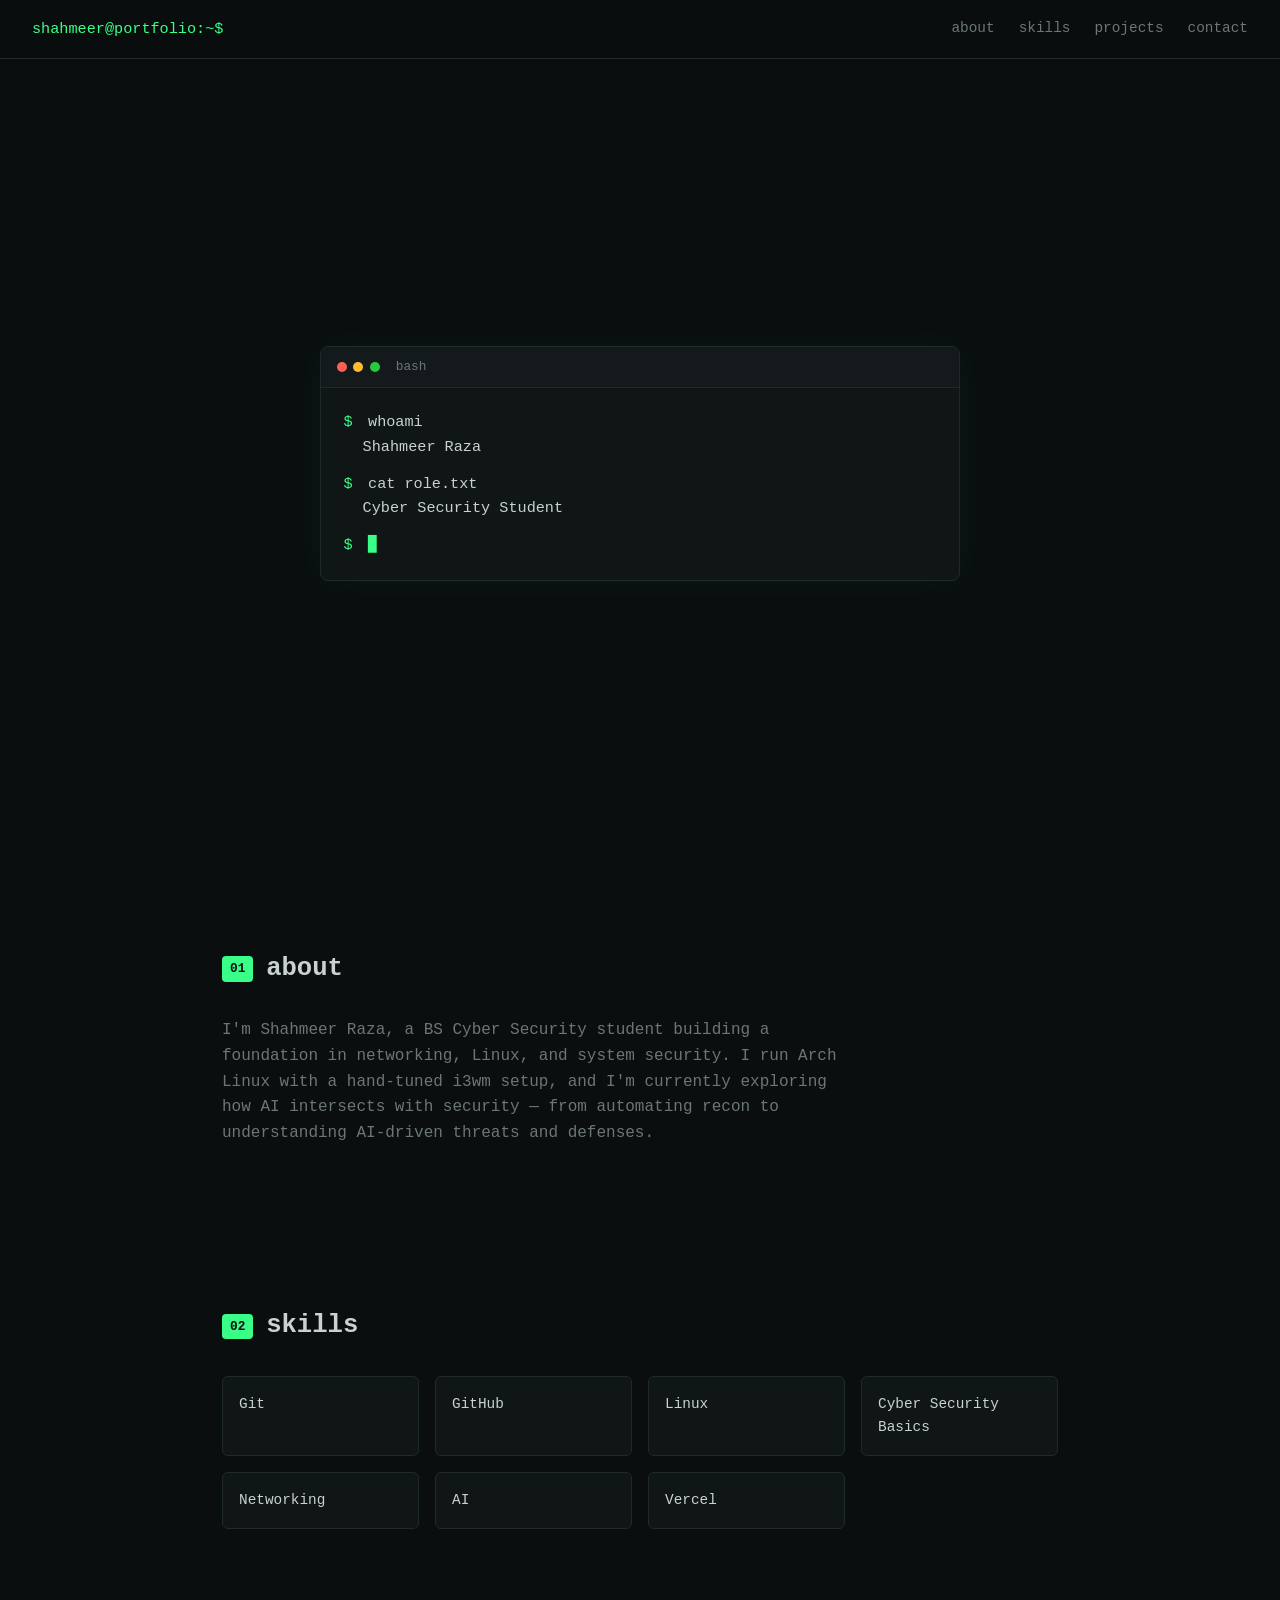
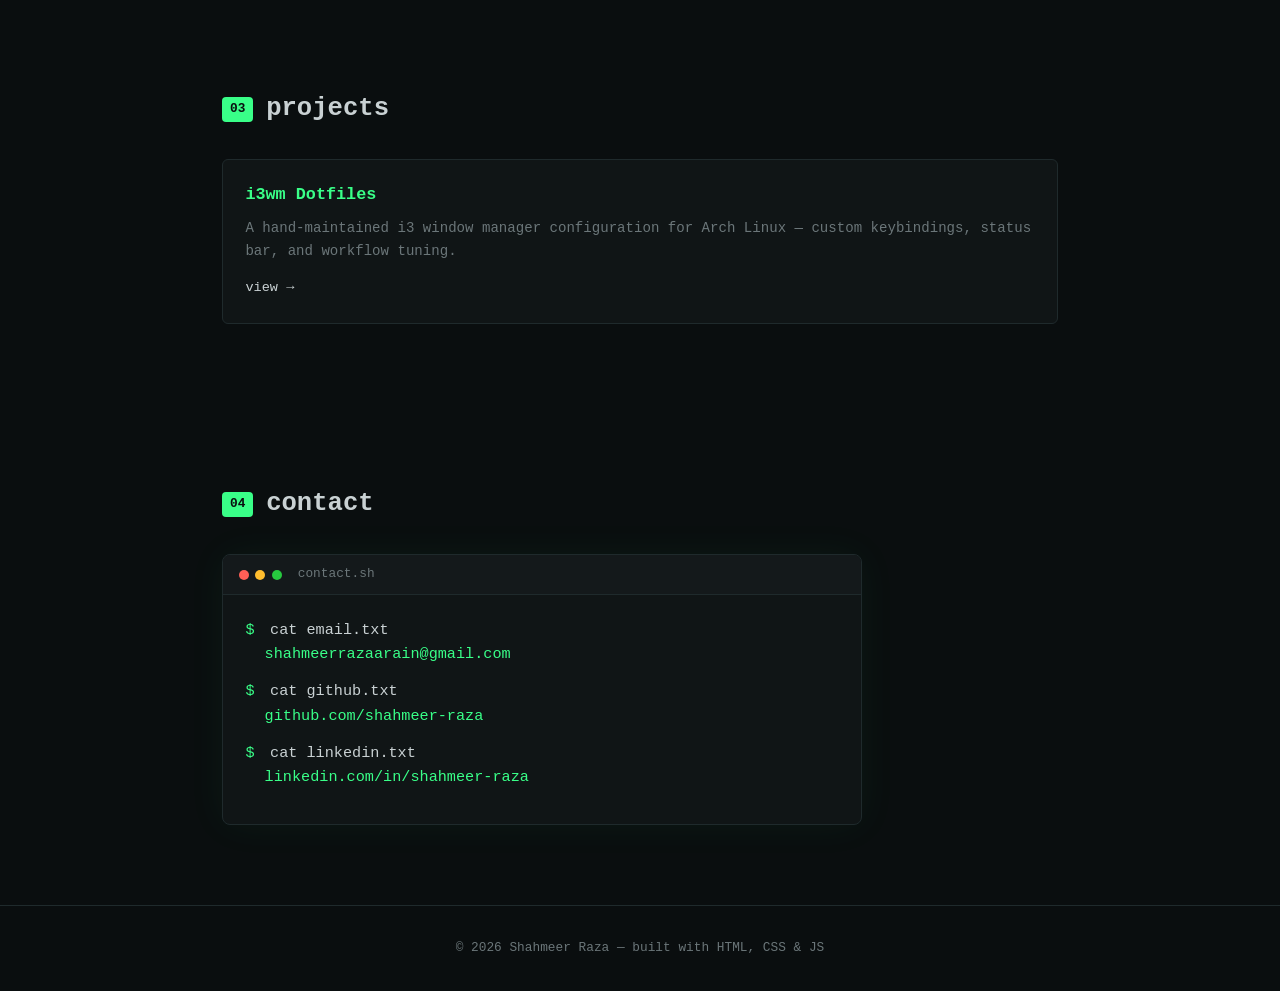
==== index.html @ eeda2c42 "Personal Portfolio" ====
<!DOCTYPE html>
<html lang="en">
<head>
<meta charset="UTF-8">
<meta name="viewport" content="width=device-width, initial-scale=1.0">
<title>shahmeer@portfolio ~ </title>
<link rel="stylesheet" href="style.css">
</head>
<body>

<nav class="navbar">
  <div class="logo">shahmeer<span class="blink">@</span>portfolio:~$</div>
  <ul class="nav-links">
    <li><a href="#about">about</a></li>
    <li><a href="#skills">skills</a></li>
    <li><a href="#projects">projects</a></li>
    <li><a href="#contact">contact</a></li>
  </ul>
</nav>

<header class="hero" id="home">
  <div class="terminal">
    <div class="terminal-bar">
      <span class="dot red"></span><span class="dot yellow"></span><span class="dot green"></span>
      <span class="terminal-title">bash</span>
    </div>
    <div class="terminal-body">
      <p><span class="prompt">$</span> whoami</p>
      <p class="output">Shahmeer Raza</p>
      <p><span class="prompt">$</span> cat role.txt</p>
      <p class="output" id="typewriter"></p>
      <p><span class="prompt">$</span> <span class="cursor">▊</span></p>
    </div>
  </div>
</header>

<section id="about" class="section">
  <h2><span class="tag">01</span> about</h2>
  <p class="about-text">
    I'm Shahmeer Raza, a BS Cyber Security student building a foundation in
    networking, Linux, and system security. I run Arch Linux with a hand-tuned
    i3wm setup, and I'm currently exploring how AI intersects with security —
    from automating recon to understanding AI-driven threats and defenses.
  </p>
</section>

<section id="skills" class="section">
  <h2><span class="tag">02</span> skills</h2>
  <div class="skills-grid">
    <div class="skill-card">Git</div>
    <div class="skill-card">GitHub</div>
    <div class="skill-card">Linux</div>
    <div class="skill-card">Cyber Security Basics</div>
    <div class="skill-card">Networking</div>
    <div class="skill-card">AI</div>
    <div class="skill-card">Vercel</div>
  </div>
</section>

<section id="projects" class="section">
  <h2><span class="tag">03</span> projects</h2>
  <div class="projects-grid">
    <div class="project-card">
      <h3>i3wm Dotfiles</h3>
      <p>A hand-maintained i3 window manager configuration for Arch Linux — custom keybindings, status bar, and workflow tuning.</p>
      <a href="https://github.com/shahmeer-raza" target="_blank">view →</a>
    </div>
  </div>
</section>

<section id="contact" class="section">
  <h2><span class="tag">04</span> contact</h2>
  <div class="terminal contact-terminal">
    <div class="terminal-bar">
      <span class="dot red"></span><span class="dot yellow"></span><span class="dot green"></span>
      <span class="terminal-title">contact.sh</span>
    </div>
    <div class="terminal-body">
      <p><span class="prompt">$</span> cat email.txt</p>
      <p class="output"><a href="mailto:shahmeerrazaarain@gmail.com">shahmeerrazaarain@gmail.com</a></p>
      <p><span class="prompt">$</span> cat github.txt</p>
      <p class="output"><a href="https://github.com/shahmeer-raza" target="_blank">github.com/shahmeer-raza</a></p>
      <p><span class="prompt">$</span> cat linkedin.txt</p>
      <p class="output"><a href="https://www.linkedin.com/in/shahmeer-raza171/" target="_blank">linkedin.com/in/shahmeer-raza</a></p>
    </div>
  </div>
</section>

<footer>
  <p>&copy; <span id="year"></span> Shahmeer Raza — built with HTML, CSS &amp; JS</p>
</footer>

<script src="script.js"></script>
</body>
</html>
---- style.css ----
:root {
  --bg: #0a0e0f;
  --bg-alt: #101516;
  --green: #39ff88;
  --green-dim: #1e7a4a;
  --text: #c9d1d3;
  --text-dim: #6b7679;
  --border: #1f2a2c;
  --mono: "JetBrains Mono", "Fira Code", ui-monospace, monospace;
}

* { margin: 0; padding: 0; box-sizing: border-box; }

body {
  background: var(--bg);
  color: var(--text);
  font-family: var(--mono);
  line-height: 1.6;
}

/* Navbar */
.navbar {
  position: sticky;
  top: 0;
  display: flex;
  justify-content: space-between;
  align-items: center;
  padding: 1rem 2rem;
  background: rgba(10,14,15,0.9);
  backdrop-filter: blur(6px);
  border-bottom: 1px solid var(--border);
  z-index: 10;
}
.logo { color: var(--green); font-size: 0.95rem; }
.blink { animation: blink 1.2s infinite; }
@keyframes blink { 50% { opacity: 0; } }
.nav-links { display: flex; gap: 1.5rem; list-style: none; }
.nav-links a {
  color: var(--text-dim);
  text-decoration: none;
  font-size: 0.9rem;
  transition: color 0.2s;
}
.nav-links a:hover { color: var(--green); }

/* Hero */
.hero {
  min-height: 90vh;
  display: flex;
  align-items: center;
  justify-content: center;
  padding: 2rem;
}
.terminal {
  width: 100%;
  max-width: 640px;
  background: var(--bg-alt);
  border: 1px solid var(--border);
  border-radius: 8px;
  overflow: hidden;
  box-shadow: 0 0 40px rgba(57,255,136,0.05);
}
.terminal-bar {
  display: flex;
  align-items: center;
  gap: 0.4rem;
  padding: 0.6rem 1rem;
  background: #14191b;
  border-bottom: 1px solid var(--border);
}
.dot { width: 10px; height: 10px; border-radius: 50%; }
.red { background: #ff5f56; }
.yellow { background: #ffbd2e; }
.green { background: #27c93f; }
.terminal-title { margin-left: 0.6rem; color: var(--text-dim); font-size: 0.8rem; }
.terminal-body { padding: 1.4rem; font-size: 0.95rem; }
.prompt { color: var(--green); margin-right: 0.4rem; }
.output { color: var(--text); margin-bottom: 0.8rem; padding-left: 1.2rem; }
.cursor { animation: blink 1s infinite; color: var(--green); }

/* Sections */
.section { max-width: 900px; margin: 0 auto; padding: 5rem 2rem; }
.section h2 {
  font-size: 1.6rem;
  margin-bottom: 1.8rem;
  color: var(--text);
  display: flex;
  align-items: center;
  gap: 0.8rem;
}
.tag {
  font-size: 0.8rem;
  color: var(--bg);
  background: var(--green);
  padding: 0.15rem 0.5rem;
  border-radius: 4px;
}
.about-text { color: var(--text-dim); max-width: 65ch; }

/* Skills */
.skills-grid {
  display: grid;
  grid-template-columns: repeat(auto-fit, minmax(180px, 1fr));
  gap: 1rem;
}
.skill-card {
  background: var(--bg-alt);
  border: 1px solid var(--border);
  padding: 1rem;
  border-radius: 6px;
  font-size: 0.9rem;
  transition: border-color 0.2s, transform 0.2s;
}
.skill-card:hover { border-color: var(--green-dim); transform: translateY(-2px); }

/* Projects */
.projects-grid {
  display: grid;
  grid-template-columns: repeat(auto-fit, minmax(240px, 1fr));
  gap: 1.2rem;
}
.project-card {
  background: var(--bg-alt);
  border: 1px solid var(--border);
  border-radius: 6px;
  padding: 1.4rem;
  transition: border-color 0.2s, transform 0.2s;
}
.project-card:hover { border-color: var(--green); transform: translateY(-3px); }
.project-card h3 { color: var(--green); margin-bottom: 0.5rem; font-size: 1.05rem; }
.project-card p { color: var(--text-dim); font-size: 0.88rem; margin-bottom: 0.8rem; }
.project-card a { color: var(--text); font-size: 0.85rem; text-decoration: none; }
.project-card a:hover { color: var(--green); }

/* Contact */
.contact-terminal { max-width: 640px; }
.contact-terminal a { color: var(--green); text-decoration: none; }
.contact-terminal a:hover { text-decoration: underline; }

footer {
  text-align: center;
  padding: 2rem;
  color: var(--text-dim);
  font-size: 0.8rem;
  border-top: 1px solid var(--border);
}

@media (max-width: 600px) {
  .nav-links { gap: 0.9rem; }
  .nav-links a { font-size: 0.8rem; }
  .section { padding: 3.5rem 1.2rem; }
}
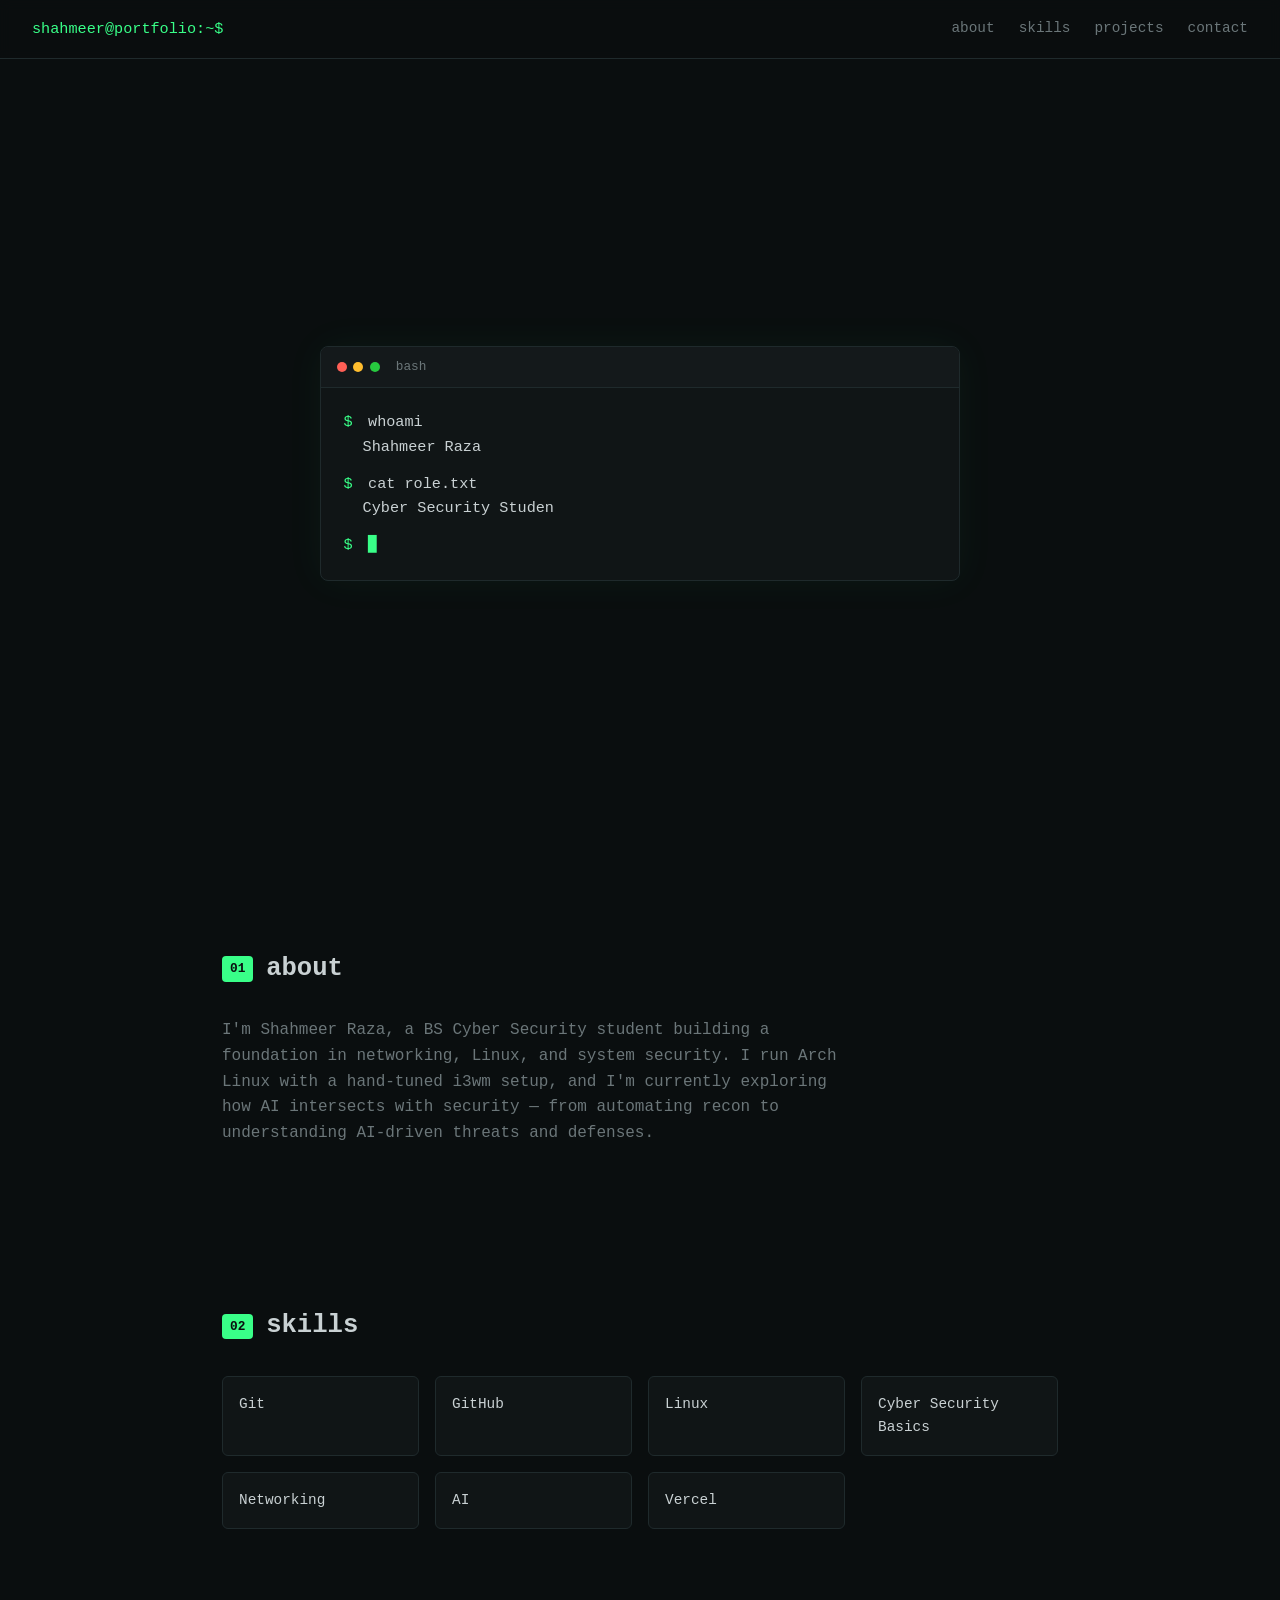
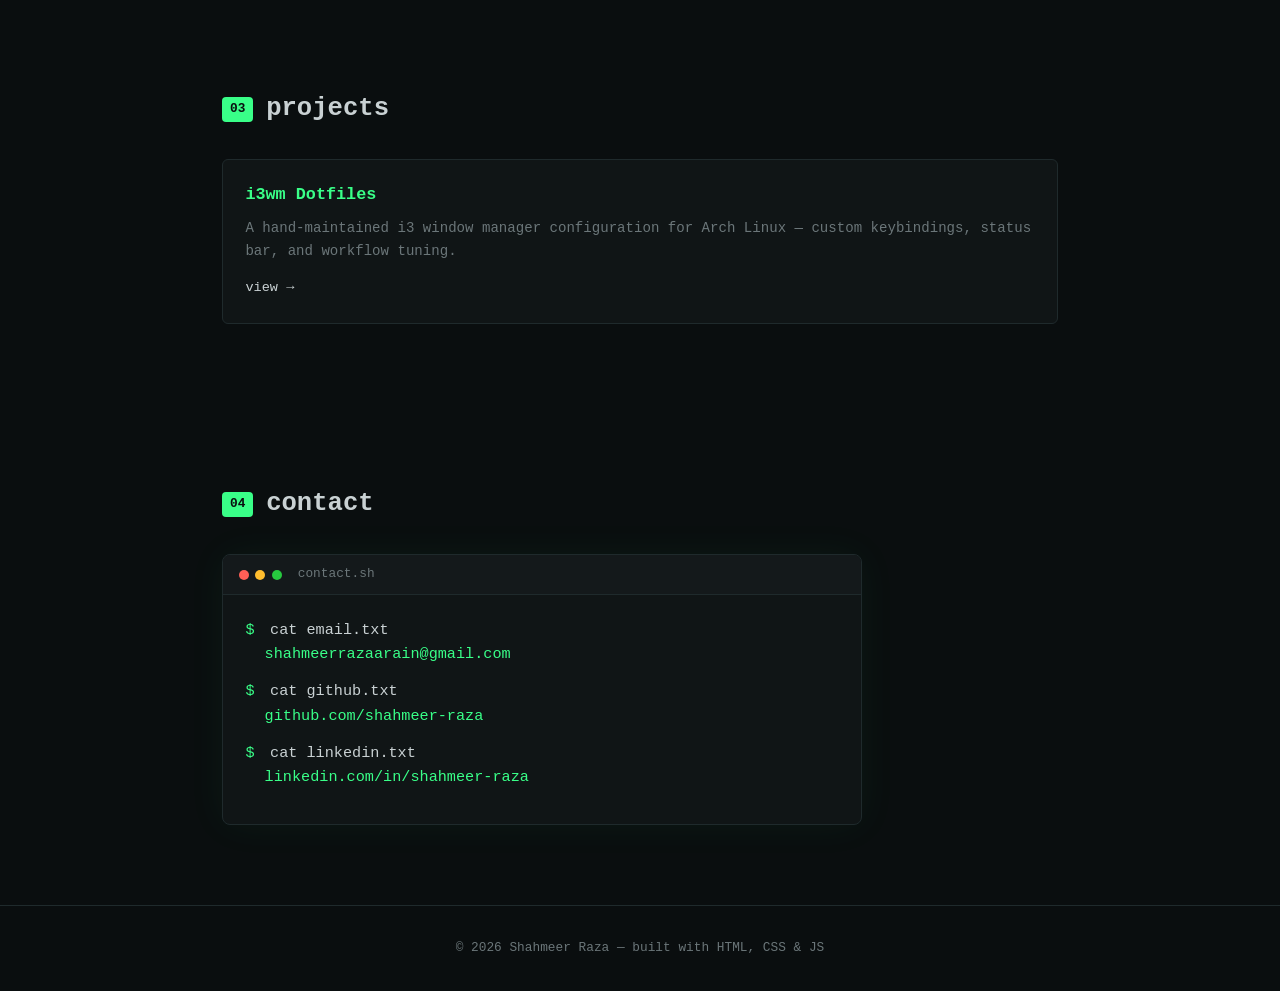
==== commit ddc49a10: "Personal Portfolio" ====
--- a/index.html
+++ b/index.html
@@ -3,7 +3,7 @@
 <head>
 <meta charset="UTF-8">
 <meta name="viewport" content="width=device-width, initial-scale=1.0">
-<title>shahmeer@portfolio ~ </title>
+<title>Shahmeer Raza</title>
 <link rel="stylesheet" href="style.css">
 </head>
 <body>
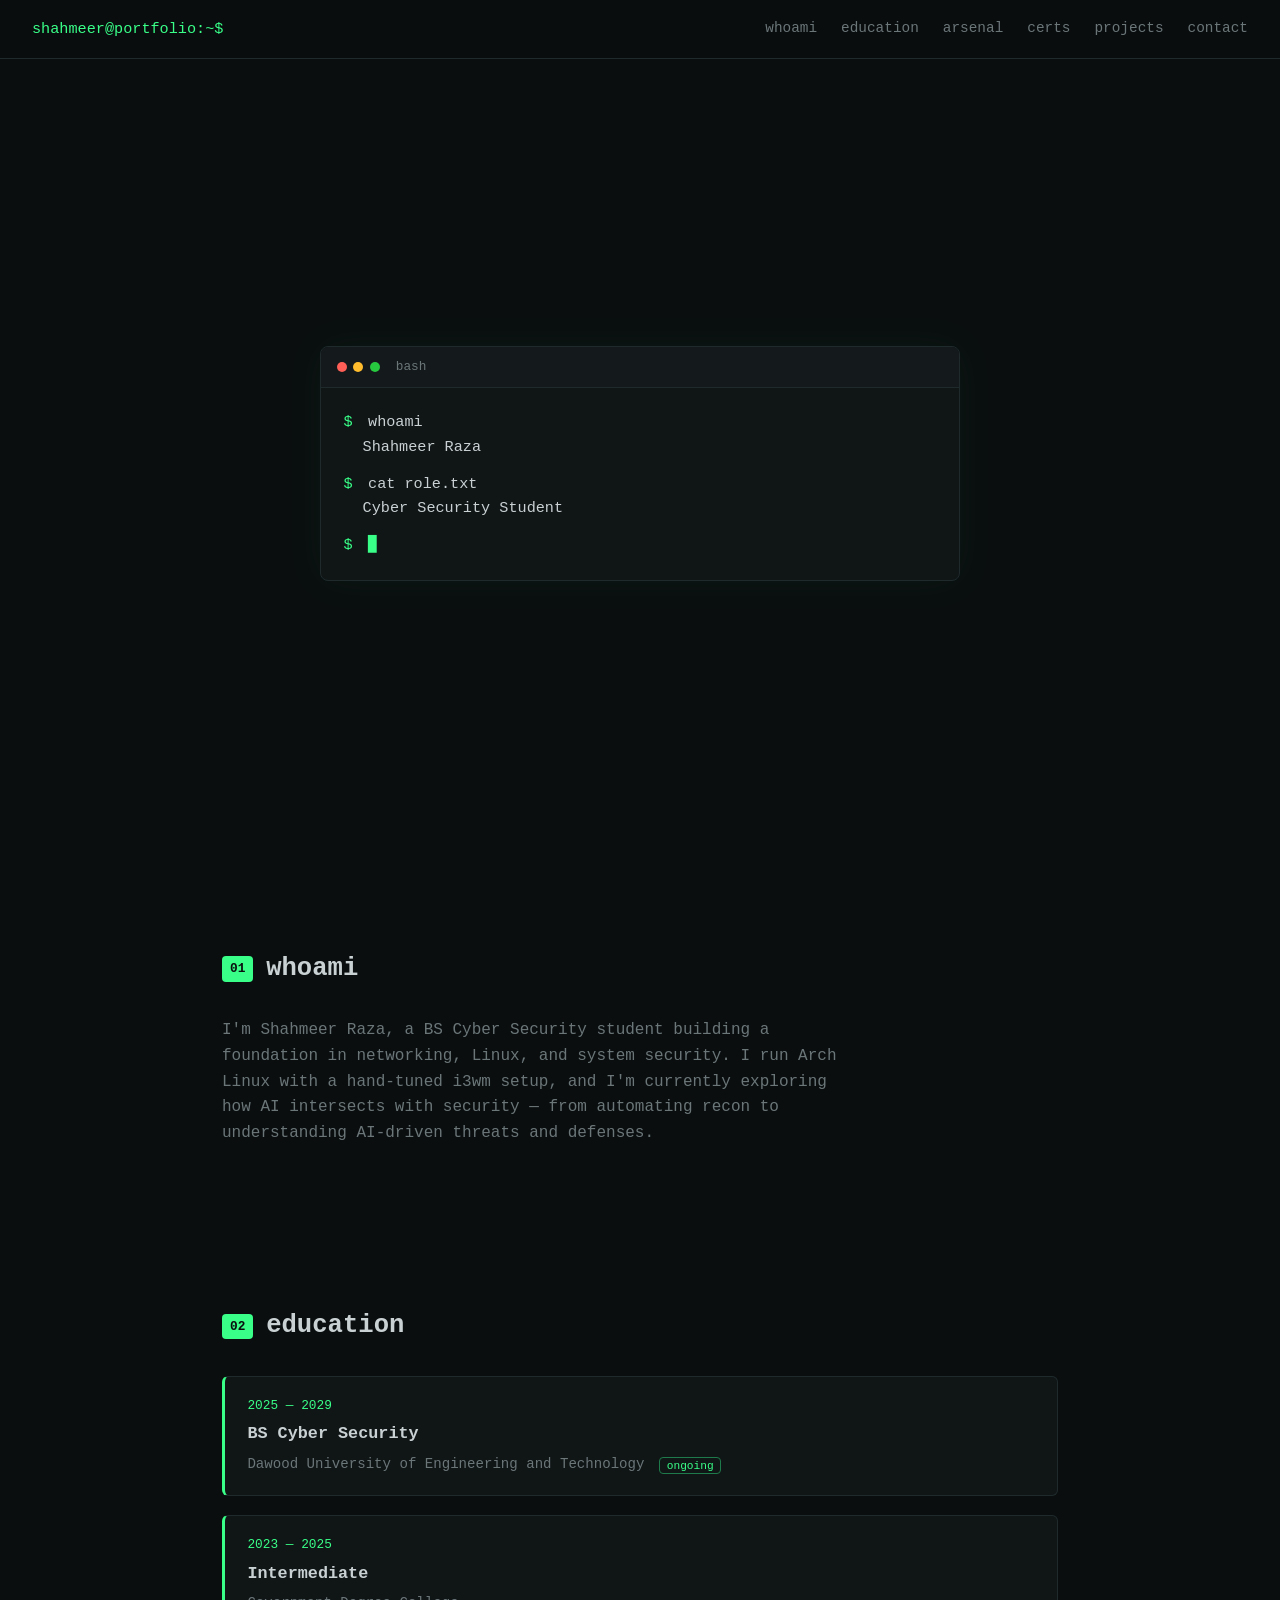
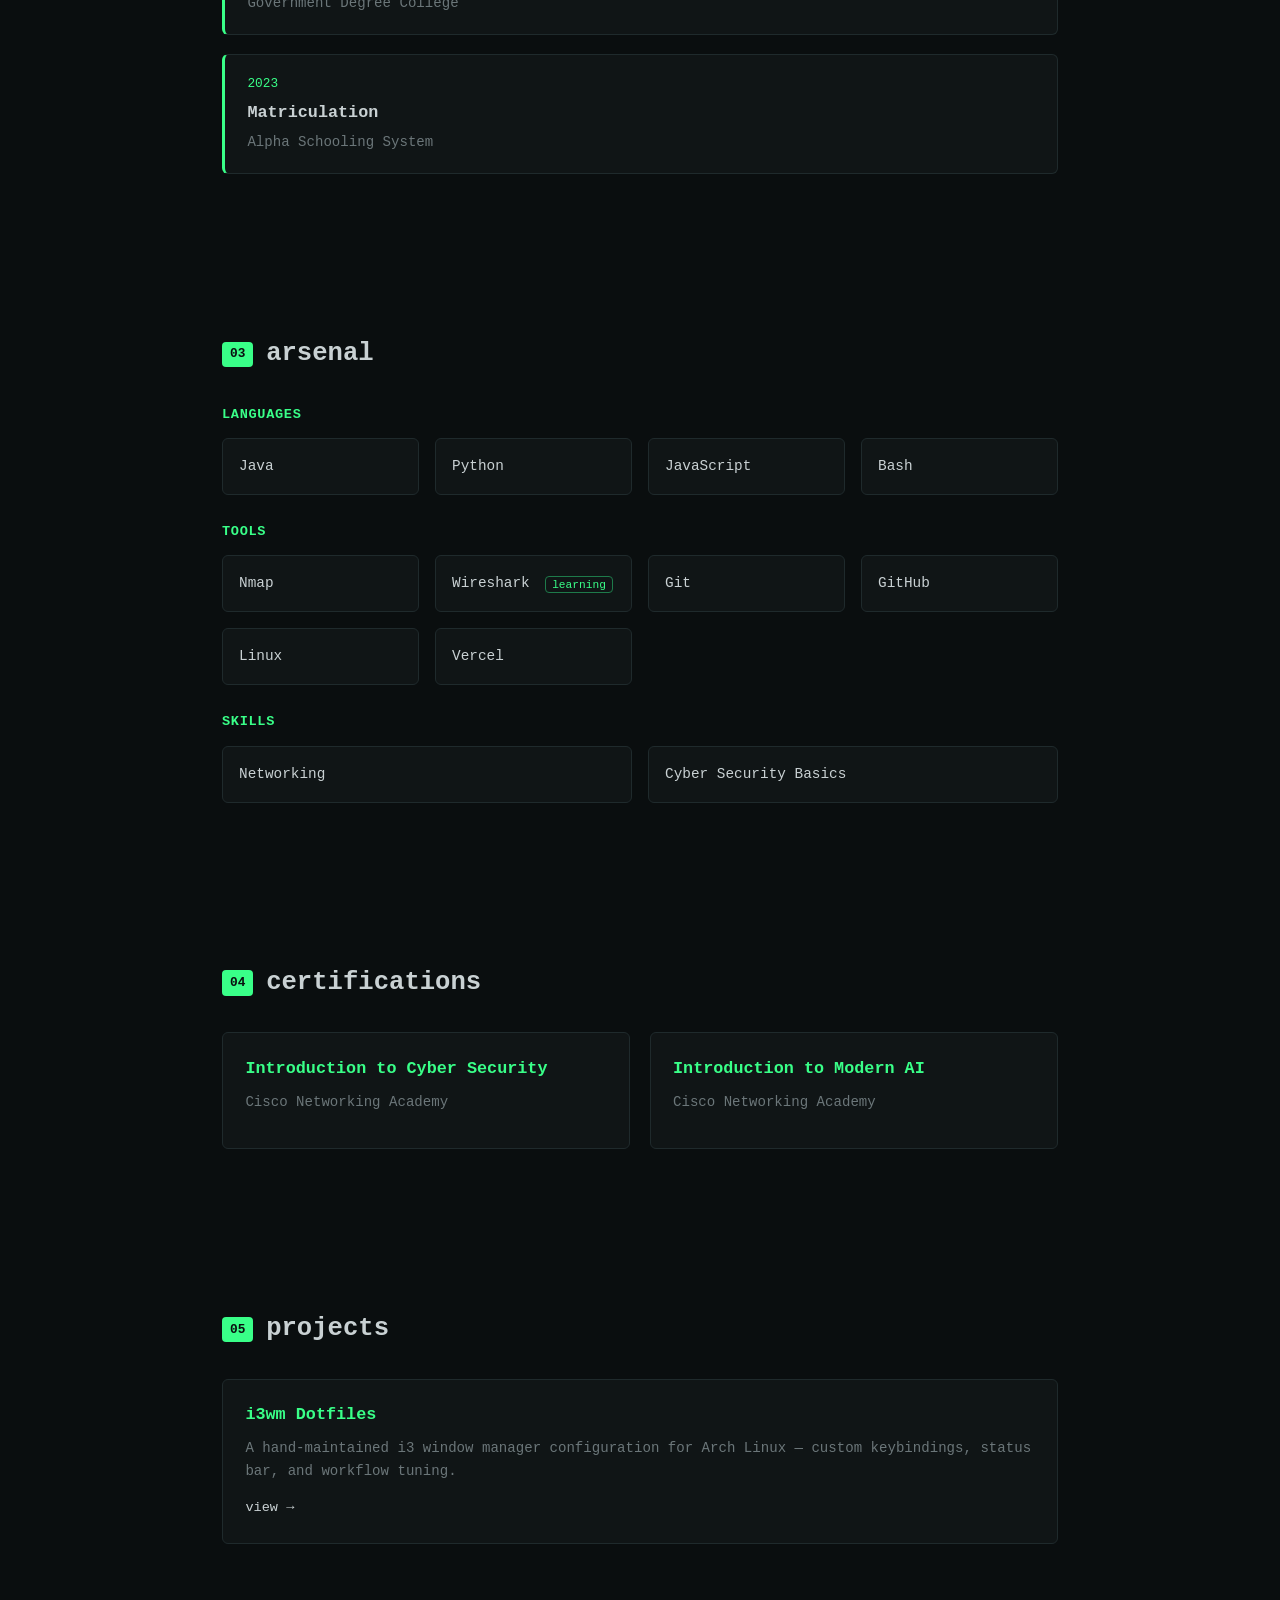
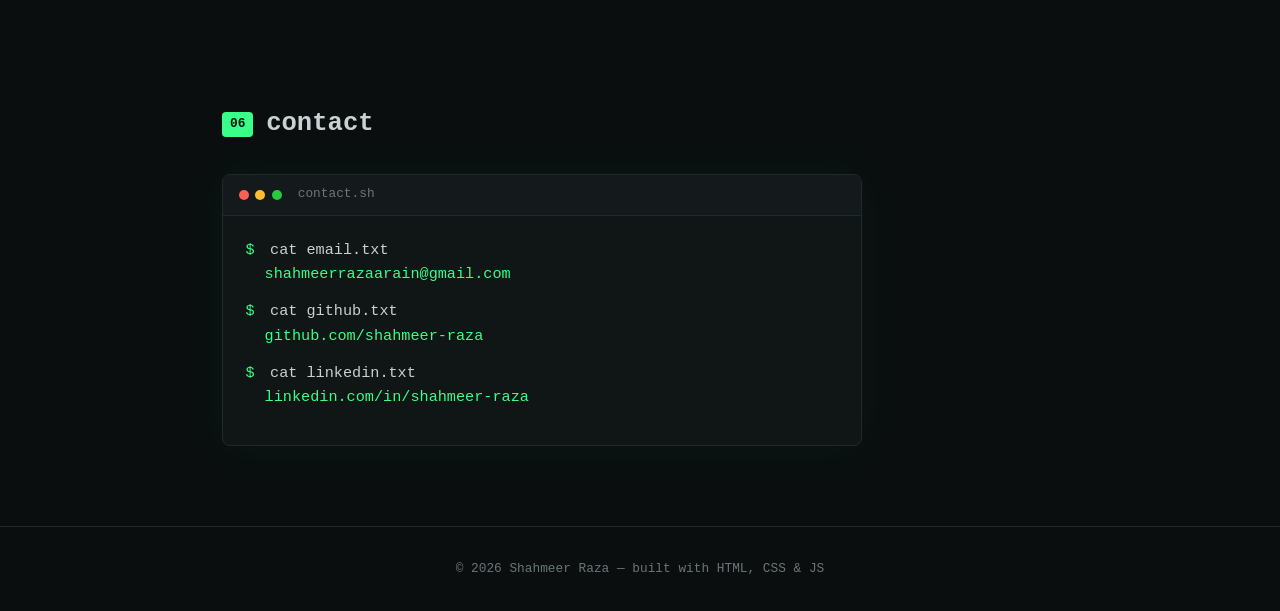
==== commit 4f6b28bb: "Personal Portfolio" ====
--- a/index.html
+++ b/index.html
@@ -11,8 +11,10 @@
 <nav class="navbar">
   <div class="logo">shahmeer<span class="blink">@</span>portfolio:~$</div>
   <ul class="nav-links">
-    <li><a href="#about">about</a></li>
-    <li><a href="#skills">skills</a></li>
+    <li><a href="#about">whoami</a></li>
+    <li><a href="#education">education</a></li>
+    <li><a href="#skills">arsenal</a></li>
+    <li><a href="#certifications">certs</a></li>
     <li><a href="#projects">projects</a></li>
     <li><a href="#contact">contact</a></li>
   </ul>
@@ -35,7 +37,7 @@
 </header>
 
 <section id="about" class="section">
-  <h2><span class="tag">01</span> about</h2>
+  <h2><span class="tag">01</span> whoami</h2>
   <p class="about-text">
     I'm Shahmeer Raza, a BS Cyber Security student building a foundation in
     networking, Linux, and system security. I run Arch Linux with a hand-tuned
@@ -44,21 +46,71 @@
   </p>
 </section>
 
+<section id="education" class="section">
+  <h2><span class="tag">02</span> education</h2>
+  <div class="timeline">
+    <div class="timeline-item">
+      <div class="timeline-year">2025 — 2029</div>
+      <h3>BS Cyber Security</h3>
+      <p>Dawood University of Engineering and Technology <span class="status">ongoing</span></p>
+    </div>
+    <div class="timeline-item">
+      <div class="timeline-year">2023 — 2025</div>
+      <h3>Intermediate</h3>
+      <p>Government Degree College</p>
+    </div>
+    <div class="timeline-item">
+      <div class="timeline-year">2023</div>
+      <h3>Matriculation</h3>
+      <p>Alpha Schooling System</p>
+    </div>
+  </div>
+</section>
+
 <section id="skills" class="section">
-  <h2><span class="tag">02</span> skills</h2>
+  <h2><span class="tag">03</span> arsenal</h2>
+
+  <h3 class="skill-subheading">languages</h3>
   <div class="skills-grid">
+    <div class="skill-card">Java</div>
+    <div class="skill-card">Python</div>
+    <div class="skill-card">JavaScript</div>
+    <div class="skill-card">Bash</div>
+  </div>
+
+  <h3 class="skill-subheading">tools</h3>
+  <div class="skills-grid">
+    <div class="skill-card">Nmap</div>
+    <div class="skill-card">Wireshark <span class="status">learning</span></div>
     <div class="skill-card">Git</div>
     <div class="skill-card">GitHub</div>
     <div class="skill-card">Linux</div>
+    <div class="skill-card">Vercel</div>
+  </div>
+
+  <h3 class="skill-subheading">skills</h3>
+  <div class="skills-grid">
+    <div class="skill-card">Networking</div>
     <div class="skill-card">Cyber Security Basics</div>
-    <div class="skill-card">Networking</div>
-    <div class="skill-card">AI</div>
-    <div class="skill-card">Vercel</div>
+  </div>
+</section>
+
+<section id="certifications" class="section">
+  <h2><span class="tag">04</span> certifications</h2>
+  <div class="projects-grid">
+    <div class="project-card">
+      <h3>Introduction to Cyber Security</h3>
+      <p>Cisco Networking Academy</p>
+    </div>
+    <div class="project-card">
+      <h3>Introduction to Modern AI</h3>
+      <p>Cisco Networking Academy</p>
+    </div>
   </div>
 </section>
 
 <section id="projects" class="section">
-  <h2><span class="tag">03</span> projects</h2>
+  <h2><span class="tag">05</span> projects</h2>
   <div class="projects-grid">
     <div class="project-card">
       <h3>i3wm Dotfiles</h3>
@@ -69,7 +121,7 @@
 </section>
 
 <section id="contact" class="section">
-  <h2><span class="tag">04</span> contact</h2>
+  <h2><span class="tag">06</span> contact</h2>
   <div class="terminal contact-terminal">
     <div class="terminal-bar">
       <span class="dot red"></span><span class="dot yellow"></span><span class="dot green"></span>
--- a/style.css
+++ b/style.css
@@ -11,6 +11,11 @@
 
 * { margin: 0; padding: 0; box-sizing: border-box; }
 
+html, body {
+  overflow-x: hidden;
+  max-width: 100%;
+}
+
 body {
   background: var(--bg);
   color: var(--text);
@@ -23,8 +28,10 @@
   position: sticky;
   top: 0;
   display: flex;
+  flex-wrap: wrap;
   justify-content: space-between;
   align-items: center;
+  gap: 0.6rem;
   padding: 1rem 2rem;
   background: rgba(10,14,15,0.9);
   backdrop-filter: blur(6px);
@@ -49,7 +56,7 @@
   display: flex;
   align-items: center;
   justify-content: center;
-  padding: 2rem;
+  padding: 2rem 1rem;
 }
 .terminal {
   width: 100%;
@@ -97,7 +104,47 @@
 }
 .about-text { color: var(--text-dim); max-width: 65ch; }
 
+/* Education Timeline */
+.timeline {
+  display: flex;
+  flex-direction: column;
+  gap: 1.2rem;
+}
+.timeline-item {
+  background: var(--bg-alt);
+  border: 1px solid var(--border);
+  border-left: 3px solid var(--green);
+  border-radius: 6px;
+  padding: 1.2rem 1.4rem;
+  transition: border-color 0.2s, transform 0.2s;
+}
+.timeline-item:hover { transform: translateY(-2px); }
+.timeline-year {
+  color: var(--green);
+  font-size: 0.8rem;
+  margin-bottom: 0.3rem;
+}
+.timeline-item h3 { color: var(--text); font-size: 1.05rem; margin-bottom: 0.3rem; }
+.timeline-item p { color: var(--text-dim); font-size: 0.88rem; }
+
+.status {
+  font-size: 0.7rem;
+  color: var(--green);
+  border: 1px solid var(--green-dim);
+  padding: 0.1rem 0.4rem;
+  border-radius: 4px;
+  margin-left: 0.4rem;
+}
+
 /* Skills */
+.skill-subheading {
+  color: var(--green);
+  font-size: 0.85rem;
+  text-transform: uppercase;
+  letter-spacing: 0.05em;
+  margin: 1.6rem 0 0.8rem;
+}
+.skill-subheading:first-of-type { margin-top: 0; }
 .skills-grid {
   display: grid;
   grid-template-columns: repeat(auto-fit, minmax(180px, 1fr));
@@ -145,8 +192,33 @@
   border-top: 1px solid var(--border);
 }
 
+/* Tablet */
+@media (max-width: 768px) {
+  .section { padding: 4rem 1.5rem; }
+  .skills-grid { grid-template-columns: repeat(auto-fit, minmax(140px, 1fr)); }
+  .projects-grid { grid-template-columns: 1fr; }
+}
+
+/* Mobile */
 @media (max-width: 600px) {
-  .nav-links { gap: 0.9rem; }
+  .navbar { padding: 0.8rem 1.2rem; }
+  .logo { font-size: 0.8rem; }
+  .nav-links { gap: 0.9rem; width: 100%; justify-content: center; }
   .nav-links a { font-size: 0.8rem; }
   .section { padding: 3.5rem 1.2rem; }
-}+  .section h2 { font-size: 1.35rem; }
+  .terminal-body { padding: 1rem; font-size: 0.85rem; }
+  .skills-grid { grid-template-columns: repeat(auto-fit, minmax(120px, 1fr)); gap: 0.7rem; }
+  .skill-card { padding: 0.8rem; font-size: 0.85rem; }
+  .project-card { padding: 1.1rem; }
+}
+
+/* Small phones */
+@media (max-width: 400px) {
+  .navbar { flex-direction: column; align-items: flex-start; }
+  .nav-links { justify-content: flex-start; gap: 0.7rem; flex-wrap: wrap; }
+  .logo { font-size: 0.75rem; }
+  .terminal-title { font-size: 0.75rem; }
+  .terminal-body { font-size: 0.8rem; padding: 0.9rem; }
+  .about-text { font-size: 0.9rem; }
+}
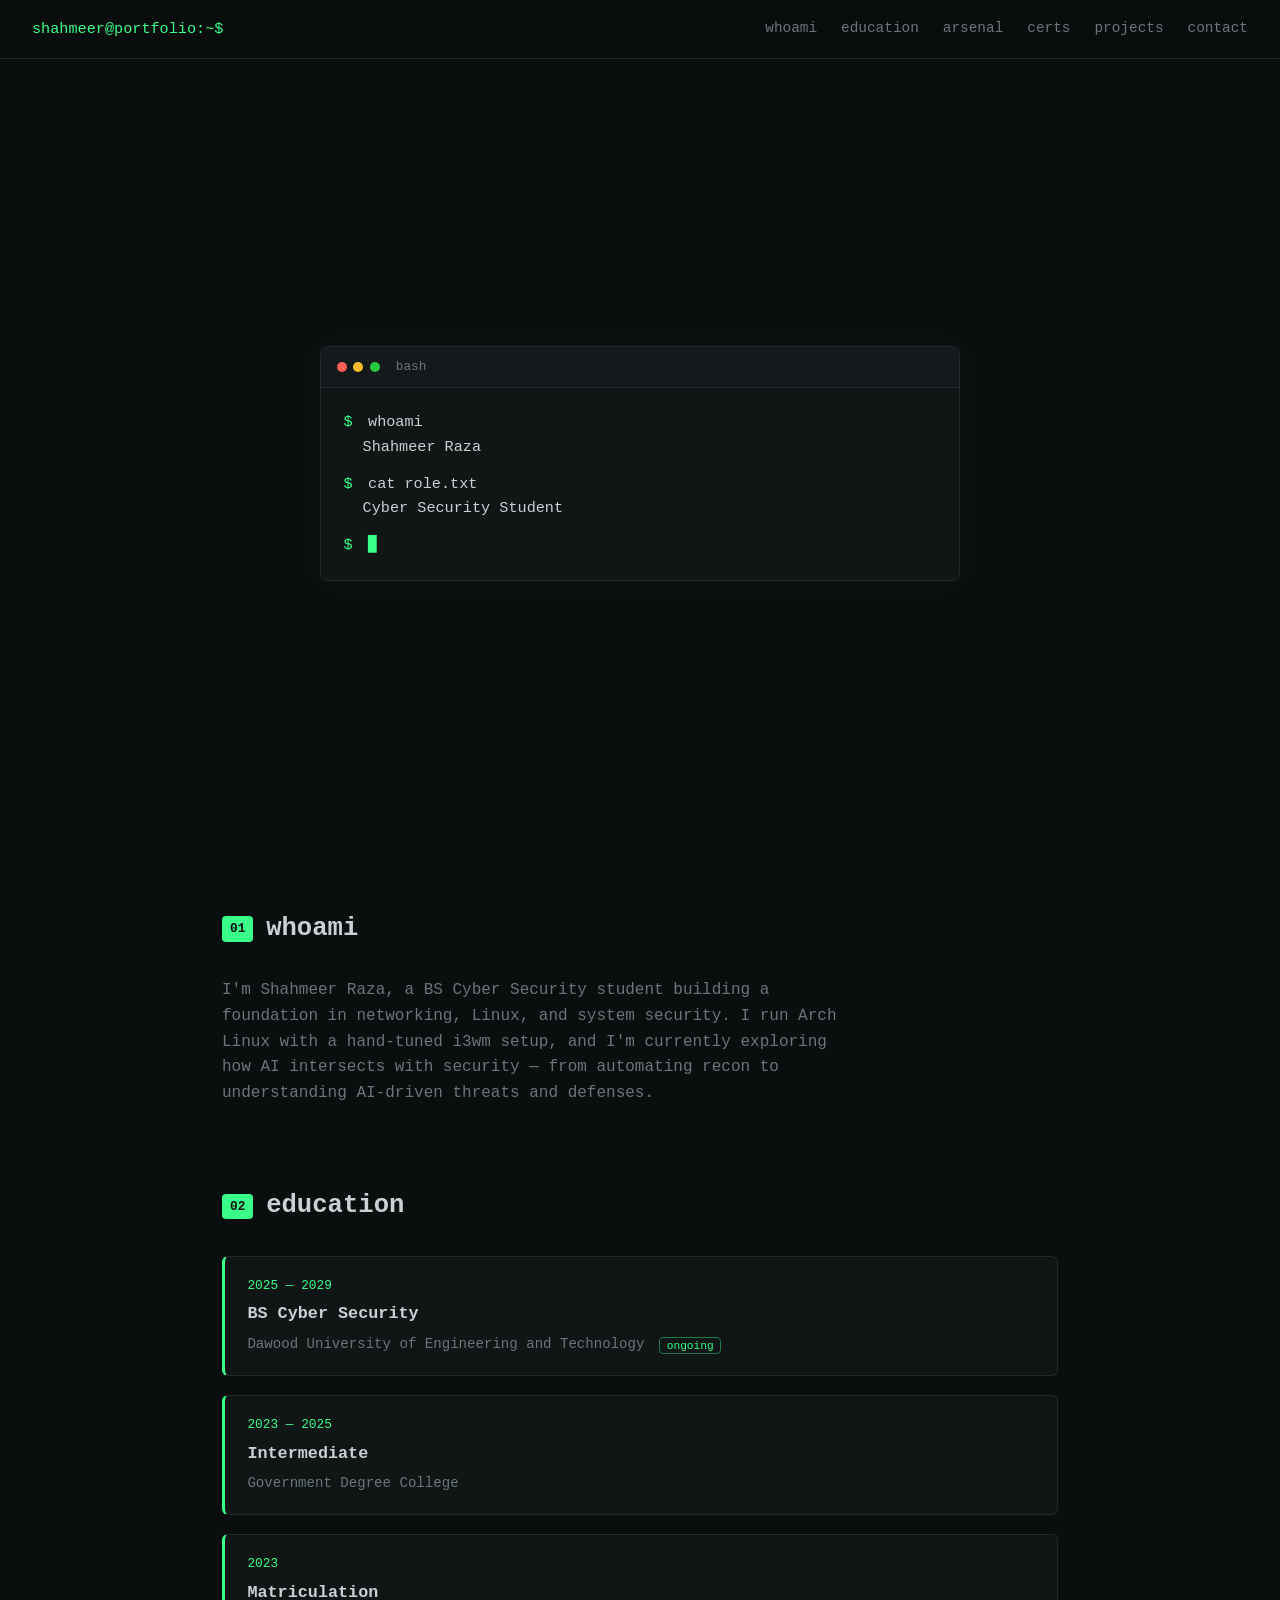
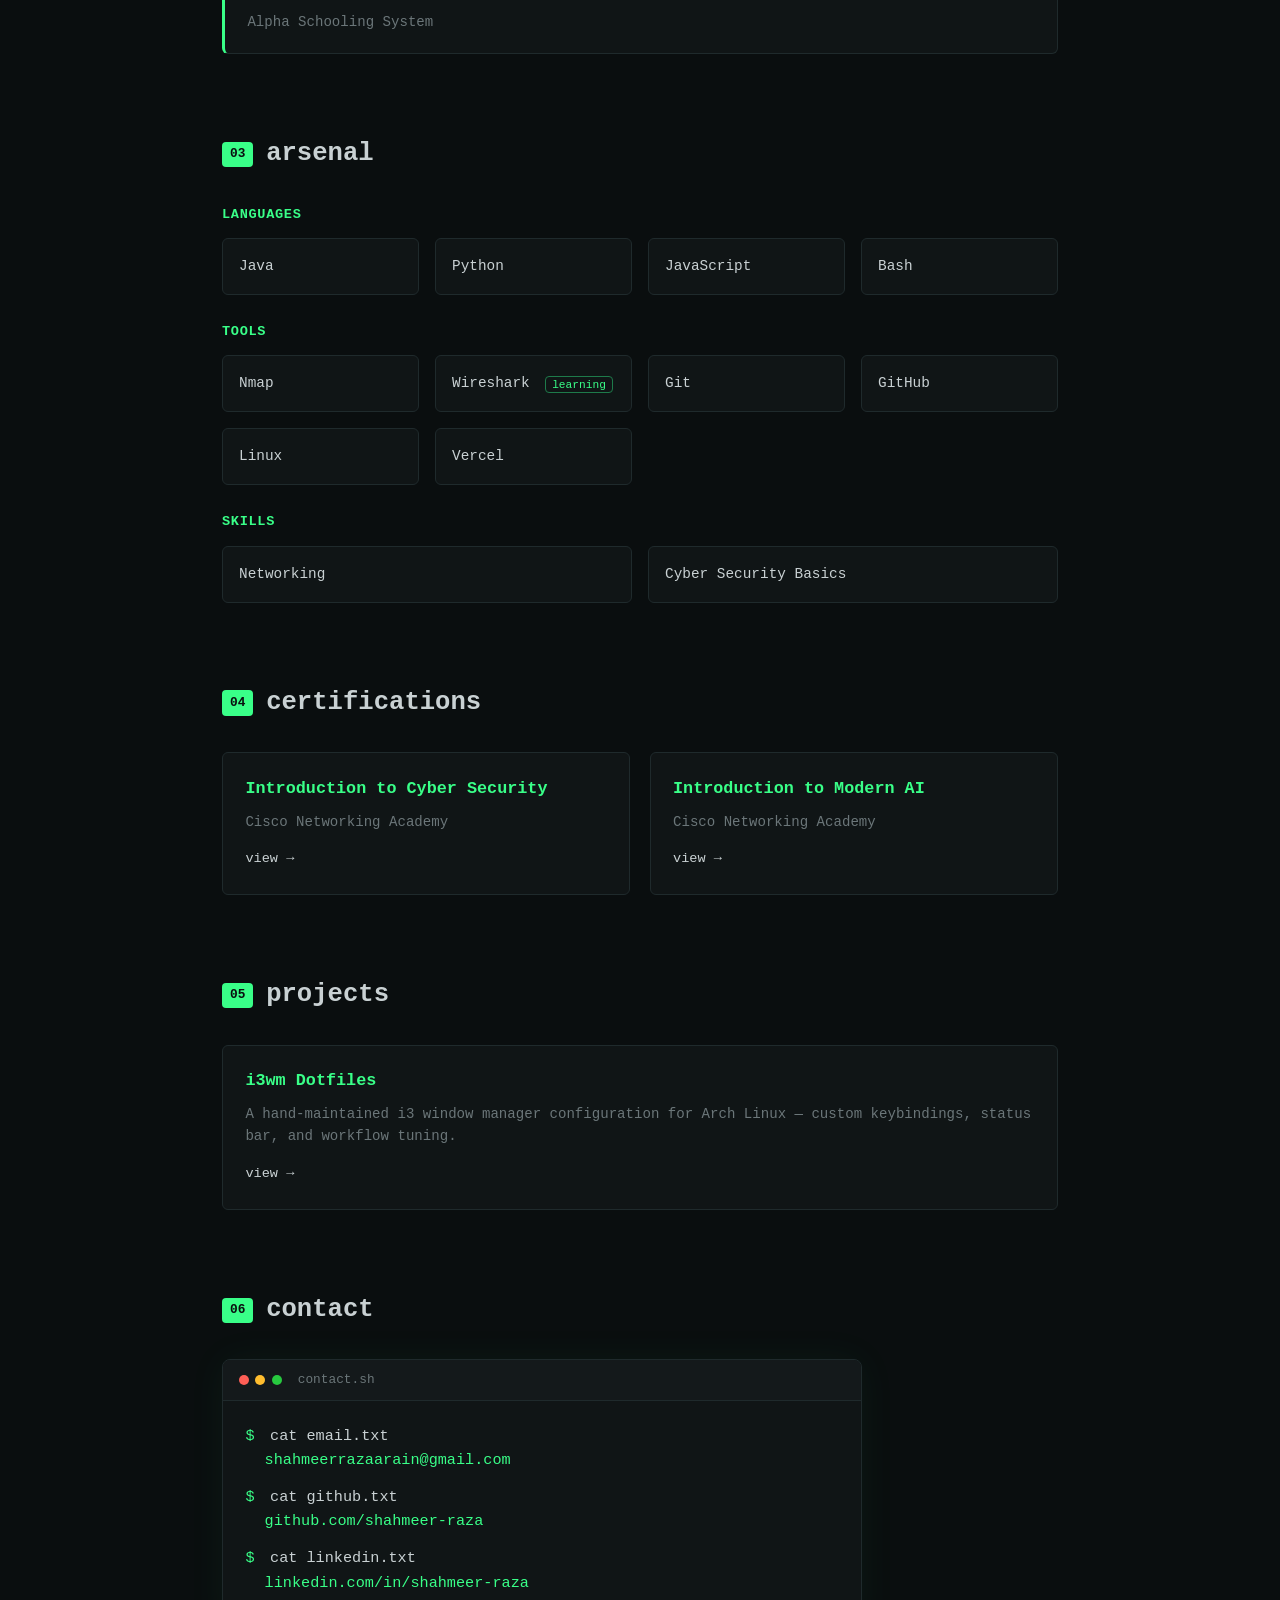
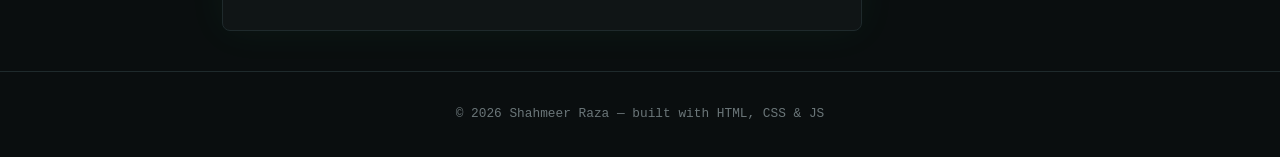
==== commit 82ddb4cf: "Personal Portfolio" ====
--- a/index.html
+++ b/index.html
@@ -101,10 +101,12 @@
     <div class="project-card">
       <h3>Introduction to Cyber Security</h3>
       <p>Cisco Networking Academy</p>
+      <a href="https://www.credly.com/badges/c094cd8d-8614-4144-8c09-9433ae8f89b5/public_url" target="_blank">view →</a>
     </div>
     <div class="project-card">
       <h3>Introduction to Modern AI</h3>
       <p>Cisco Networking Academy</p>
+      <a href="https://www.credly.com/badges/689061c9-4a42-4db1-a50c-837153b56709/public_url" target="_blank">view →</a>
     </div>
   </div>
 </section>
@@ -115,7 +117,7 @@
     <div class="project-card">
       <h3>i3wm Dotfiles</h3>
       <p>A hand-maintained i3 window manager configuration for Arch Linux — custom keybindings, status bar, and workflow tuning.</p>
-      <a href="https://github.com/shahmeer-raza" target="_blank">view →</a>
+      <a href="https://github.com/shahmeer-raza/i3dots" target="_blank">view →</a>
     </div>
   </div>
 </section>
--- a/style.css
+++ b/style.css
@@ -86,7 +86,7 @@
 .cursor { animation: blink 1s infinite; color: var(--green); }
 
 /* Sections */
-.section { max-width: 900px; margin: 0 auto; padding: 5rem 2rem; }
+.section { max-width: 900px; margin: 0 auto; padding: 2.5rem 2rem; }
 .section h2 {
   font-size: 1.6rem;
   margin-bottom: 1.8rem;
@@ -194,7 +194,7 @@
 
 /* Tablet */
 @media (max-width: 768px) {
-  .section { padding: 4rem 1.5rem; }
+  .section { padding: 2rem 1.5rem; }
   .skills-grid { grid-template-columns: repeat(auto-fit, minmax(140px, 1fr)); }
   .projects-grid { grid-template-columns: 1fr; }
 }
@@ -205,7 +205,7 @@
   .logo { font-size: 0.8rem; }
   .nav-links { gap: 0.9rem; width: 100%; justify-content: center; }
   .nav-links a { font-size: 0.8rem; }
-  .section { padding: 3.5rem 1.2rem; }
+  .section { padding: 1.8rem 1.2rem; }
   .section h2 { font-size: 1.35rem; }
   .terminal-body { padding: 1rem; font-size: 0.85rem; }
   .skills-grid { grid-template-columns: repeat(auto-fit, minmax(120px, 1fr)); gap: 0.7rem; }
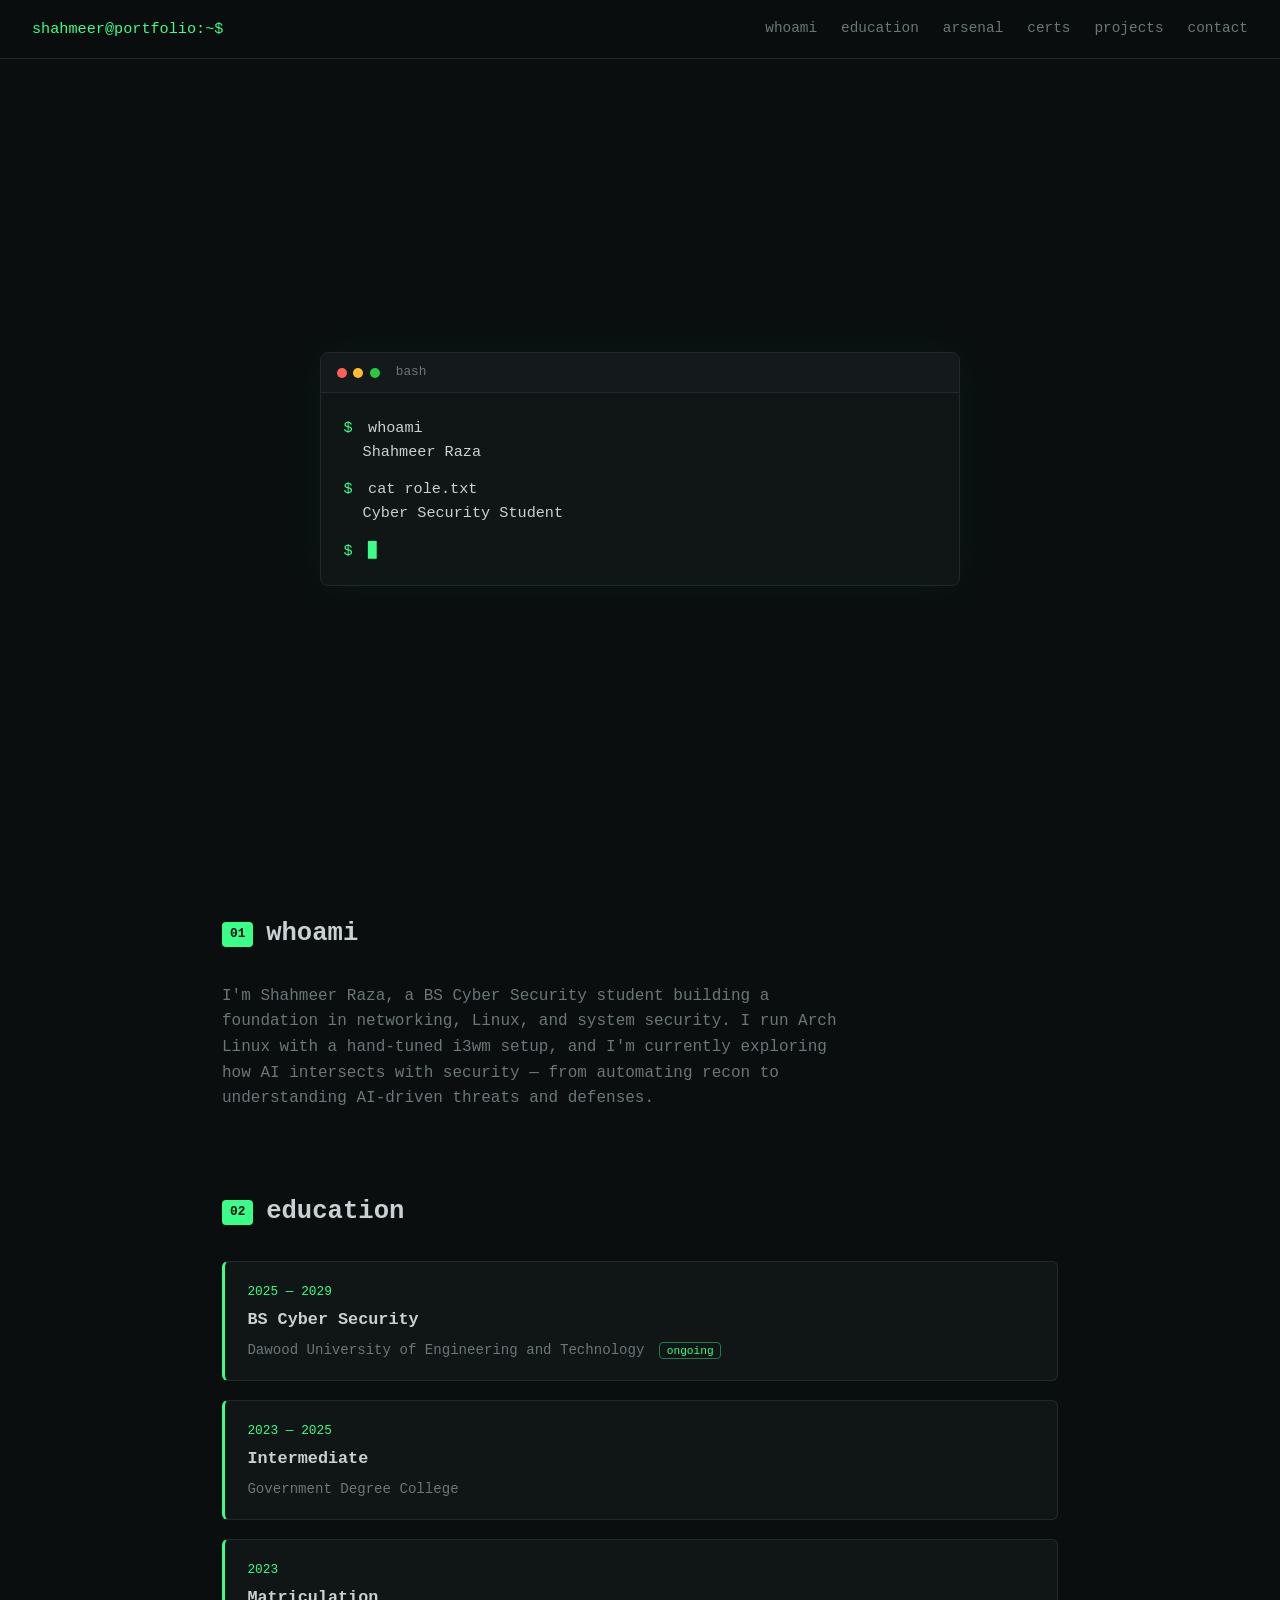
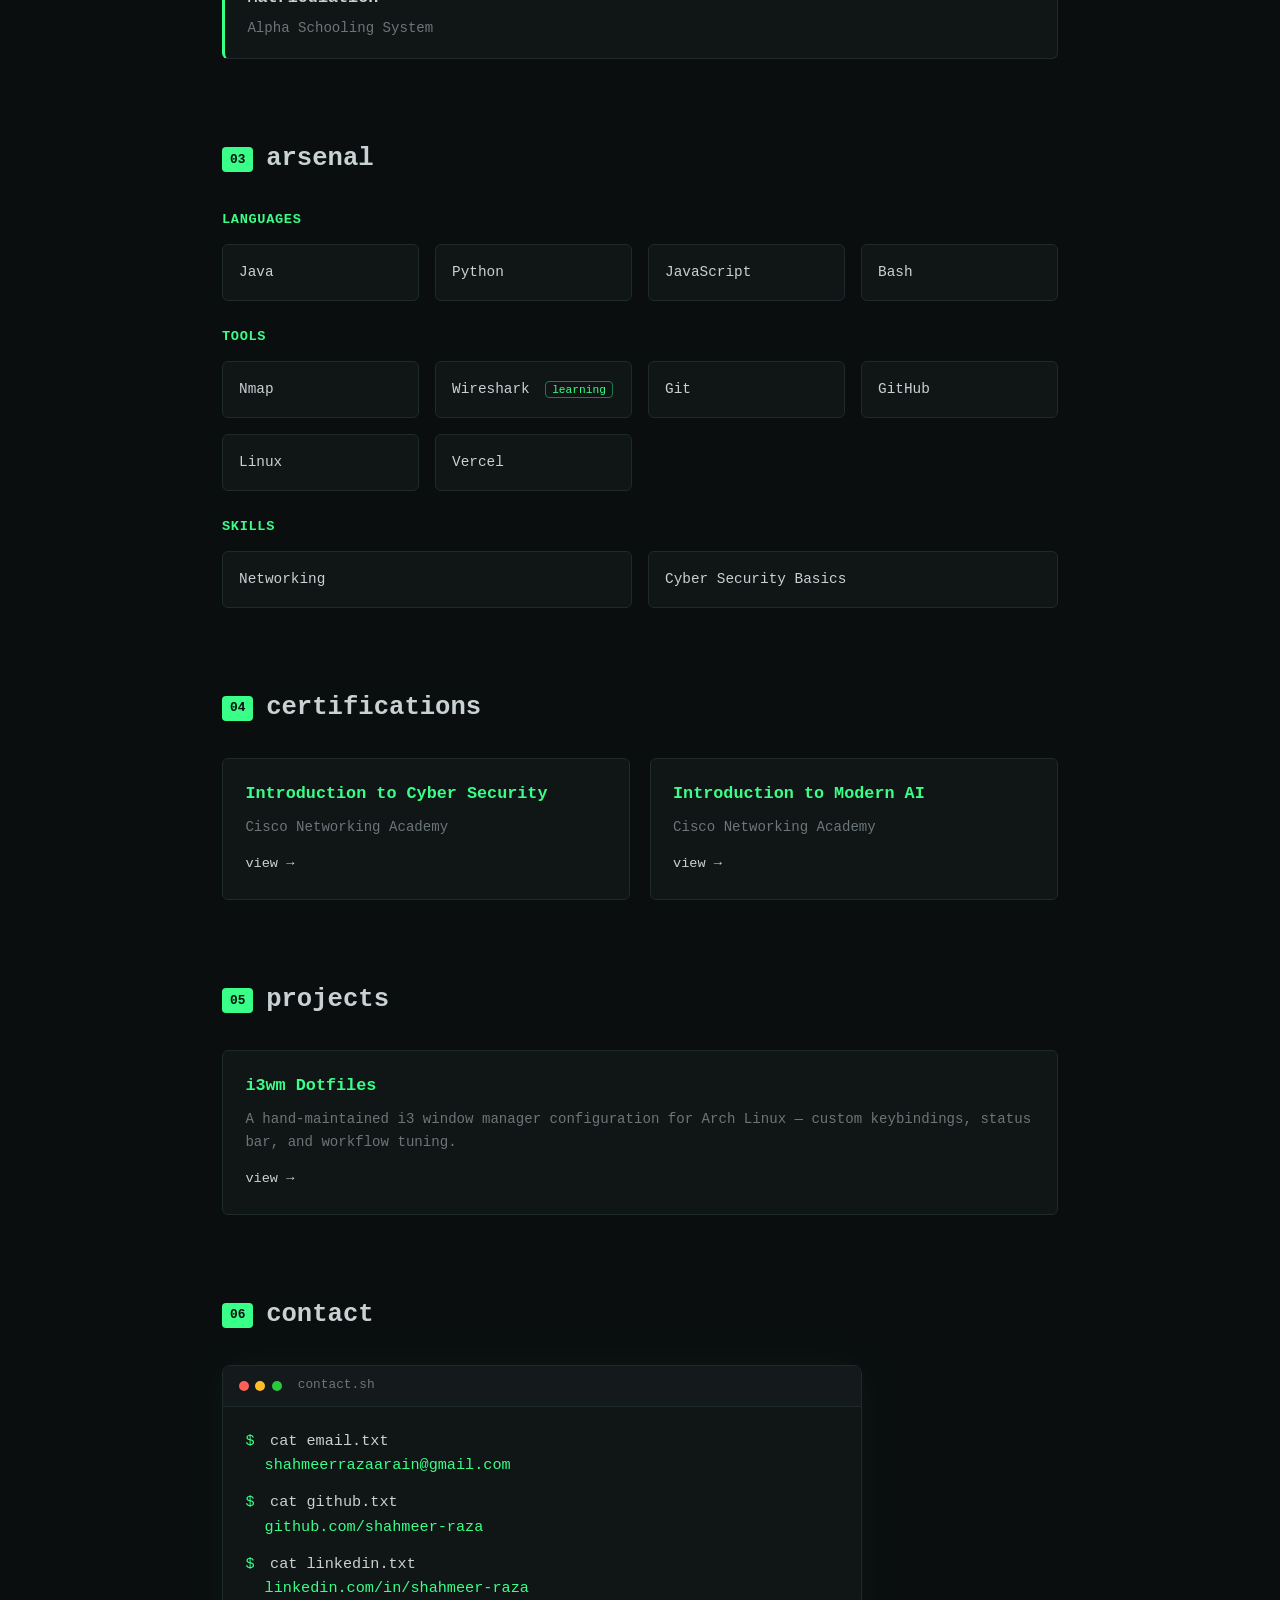
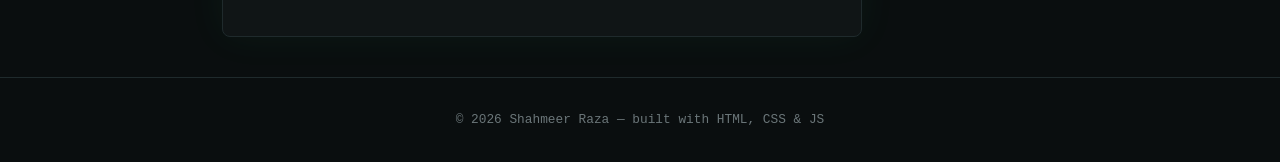
==== commit f4a57fd9: "Personal Portfolio" ====
--- a/index.html
+++ b/index.html
@@ -98,15 +98,15 @@
 <section id="certifications" class="section">
   <h2><span class="tag">04</span> certifications</h2>
   <div class="projects-grid">
-    <div class="project-card">
+    <div class="project-card clickable" onclick="window.open('https://www.credly.com/badges/c094cd8d-8614-4144-8c09-9433ae8f89b5/public_url', '_blank')">
       <h3>Introduction to Cyber Security</h3>
       <p>Cisco Networking Academy</p>
-      <a href="https://www.credly.com/badges/c094cd8d-8614-4144-8c09-9433ae8f89b5/public_url" target="_blank">view →</a>
+      <a href="https://www.credly.com/badges/c094cd8d-8614-4144-8c09-9433ae8f89b5/public_url" target="_blank" onclick="event.stopPropagation()">view →</a>
     </div>
-    <div class="project-card">
+    <div class="project-card clickable" onclick="window.open('https://www.credly.com/badges/689061c9-4a42-4db1-a50c-837153b56709/public_url', '_blank')">
       <h3>Introduction to Modern AI</h3>
       <p>Cisco Networking Academy</p>
-      <a href="https://www.credly.com/badges/689061c9-4a42-4db1-a50c-837153b56709/public_url" target="_blank">view →</a>
+      <a href="https://www.credly.com/badges/689061c9-4a42-4db1-a50c-837153b56709/public_url" target="_blank" onclick="event.stopPropagation()">view →</a>
     </div>
   </div>
 </section>
--- a/style.css
+++ b/style.css
@@ -21,12 +21,15 @@
   color: var(--text);
   font-family: var(--mono);
   line-height: 1.6;
+  padding-top: 64px;
 }
 
 /* Navbar */
 .navbar {
-  position: sticky;
+  position: fixed;
   top: 0;
+  left: 0;
+  width: 100%;
   display: flex;
   flex-wrap: wrap;
   justify-content: space-between;
@@ -215,6 +218,7 @@
 
 /* Small phones */
 @media (max-width: 400px) {
+  body { padding-top: 90px; }
   .navbar { flex-direction: column; align-items: flex-start; }
   .nav-links { justify-content: flex-start; gap: 0.7rem; flex-wrap: wrap; }
   .logo { font-size: 0.75rem; }
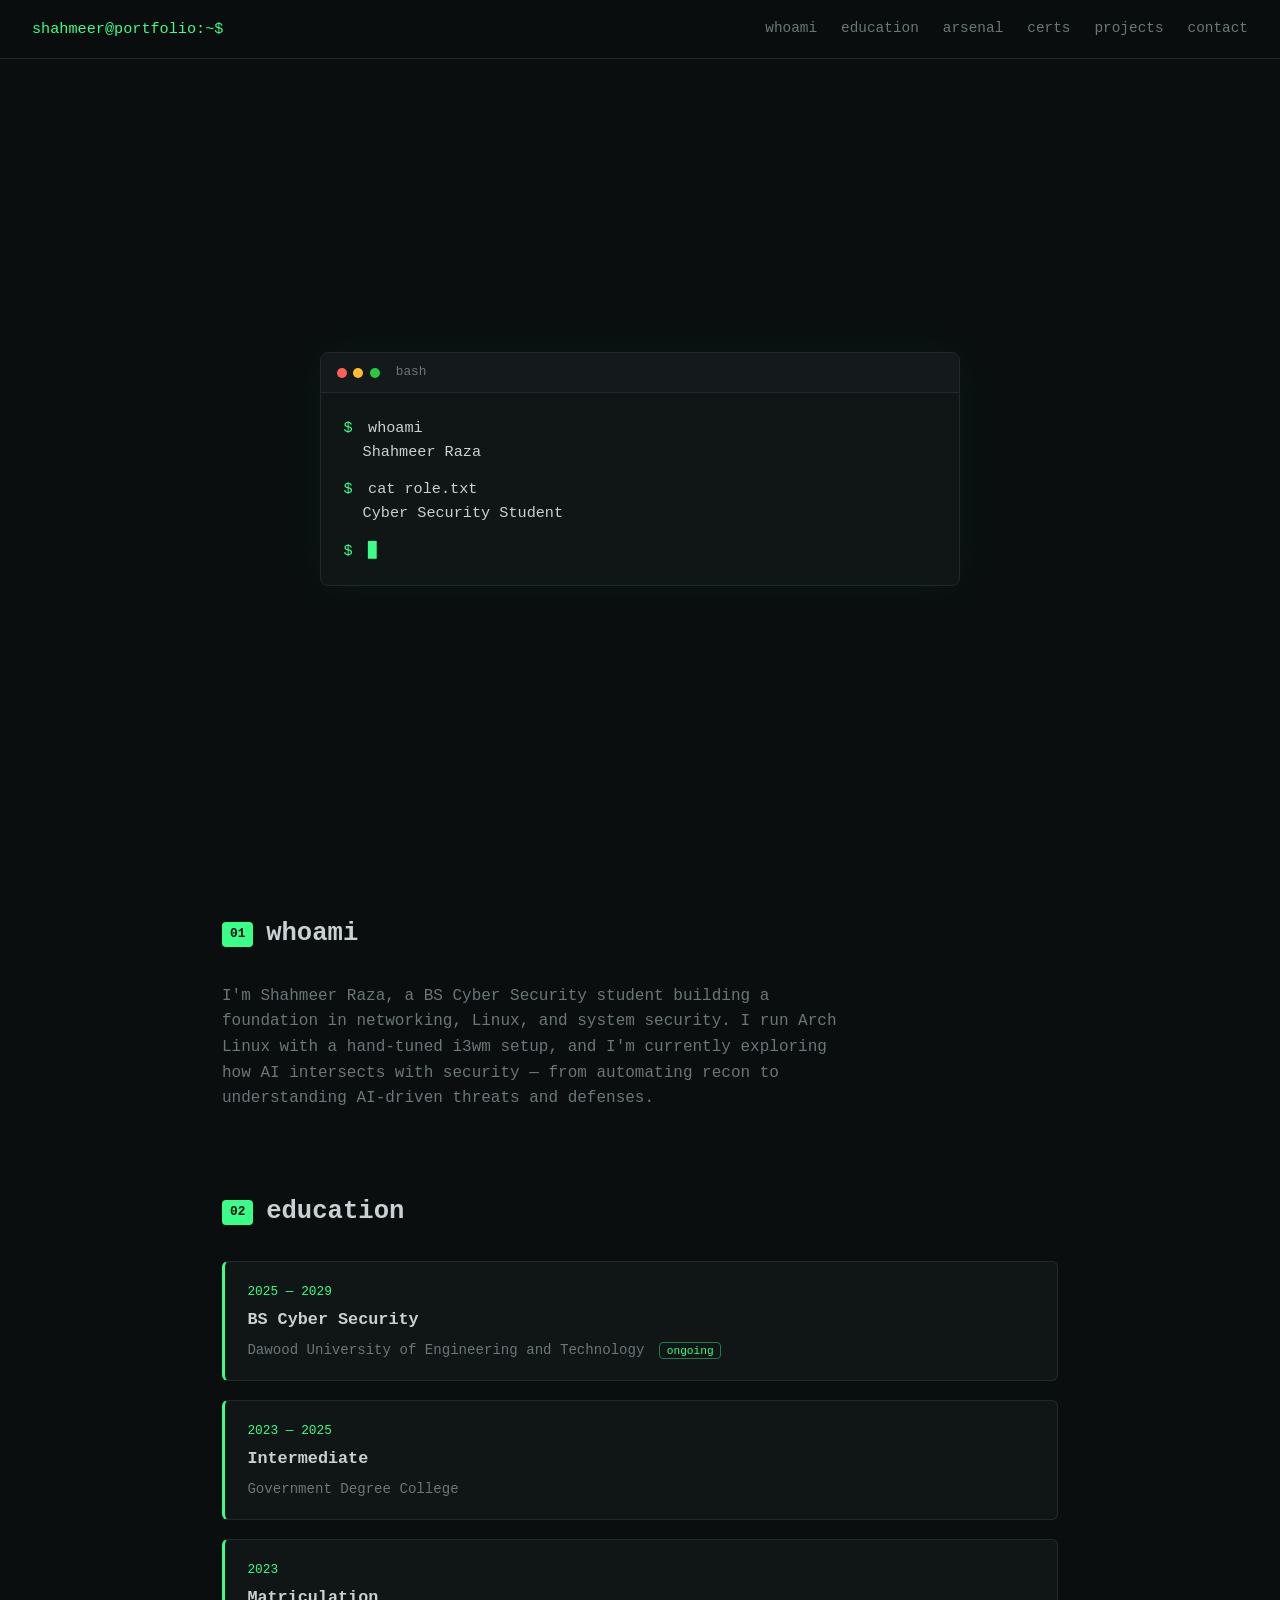
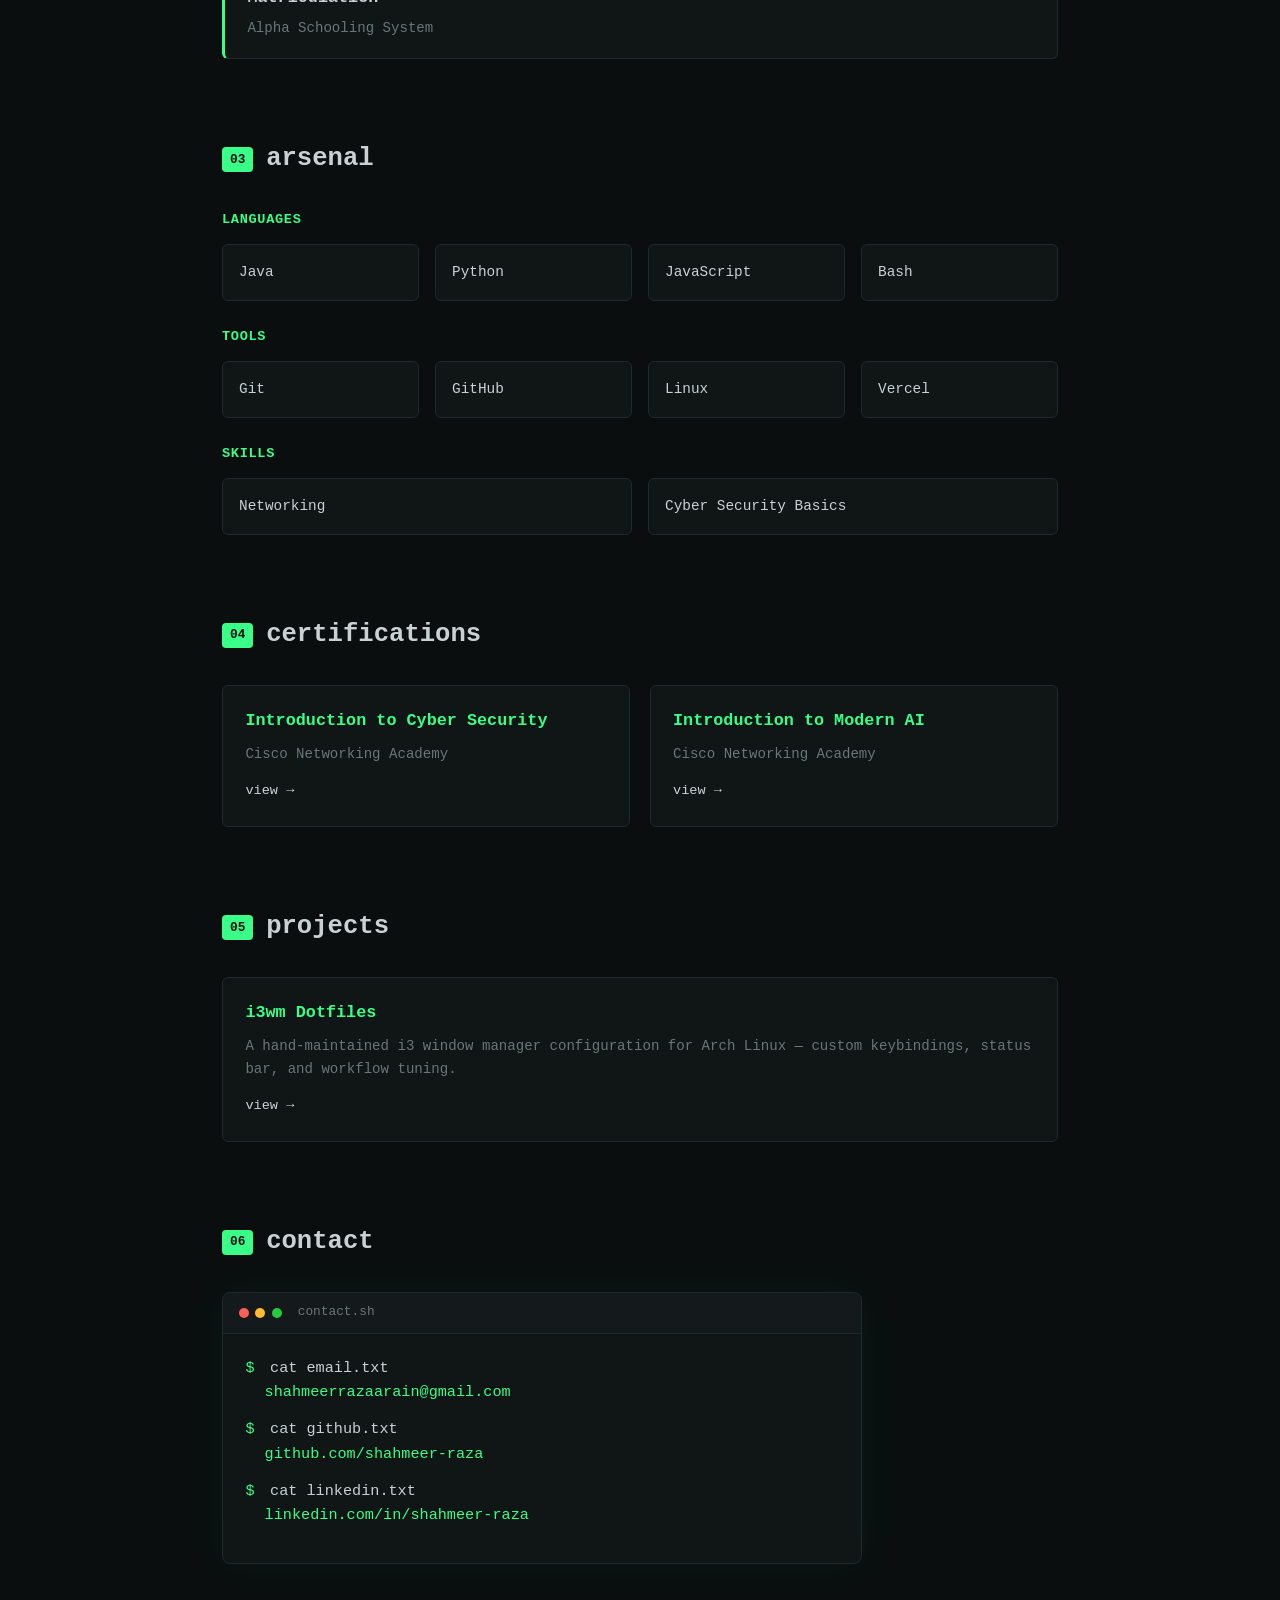
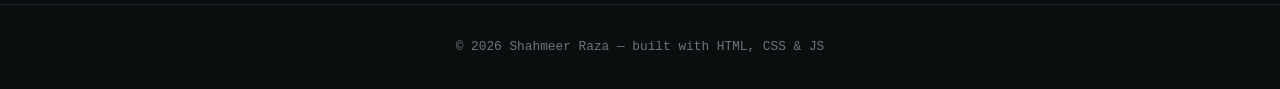
==== commit e72916d2: "Personal Portfolio" ====
--- a/index.html
+++ b/index.html
@@ -80,8 +80,6 @@
 
   <h3 class="skill-subheading">tools</h3>
   <div class="skills-grid">
-    <div class="skill-card">Nmap</div>
-    <div class="skill-card">Wireshark <span class="status">learning</span></div>
     <div class="skill-card">Git</div>
     <div class="skill-card">GitHub</div>
     <div class="skill-card">Linux</div>
@@ -114,10 +112,10 @@
 <section id="projects" class="section">
   <h2><span class="tag">05</span> projects</h2>
   <div class="projects-grid">
-    <div class="project-card">
+    <div class="project-card clickable" onclick="window.open('https://github.com/shahmeer-raza/i3dots', '_blank')">
       <h3>i3wm Dotfiles</h3>
       <p>A hand-maintained i3 window manager configuration for Arch Linux — custom keybindings, status bar, and workflow tuning.</p>
-      <a href="https://github.com/shahmeer-raza/i3dots" target="_blank">view →</a>
+      <a href="https://github.com/shahmeer-raza/i3dots" target="_blank" onclick="event.stopPropagation()">view →</a>
     </div>
   </div>
 </section>
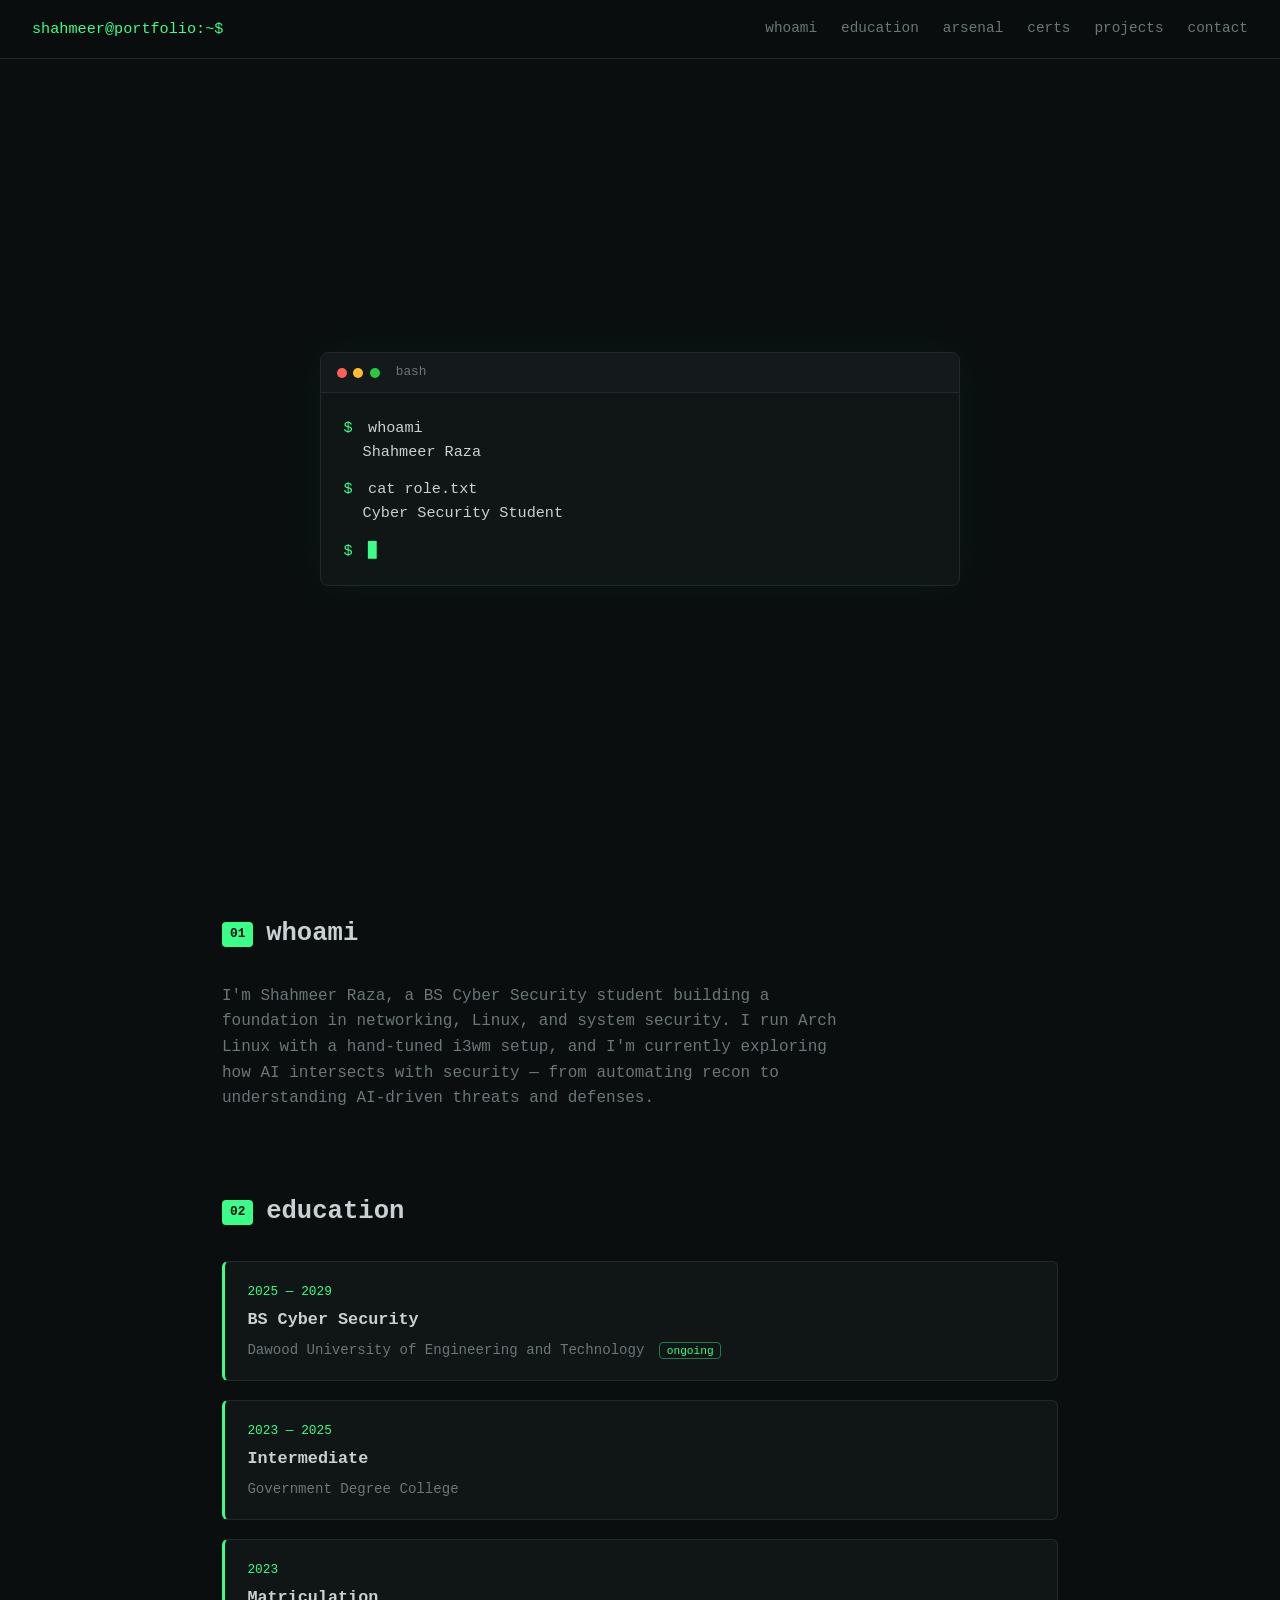
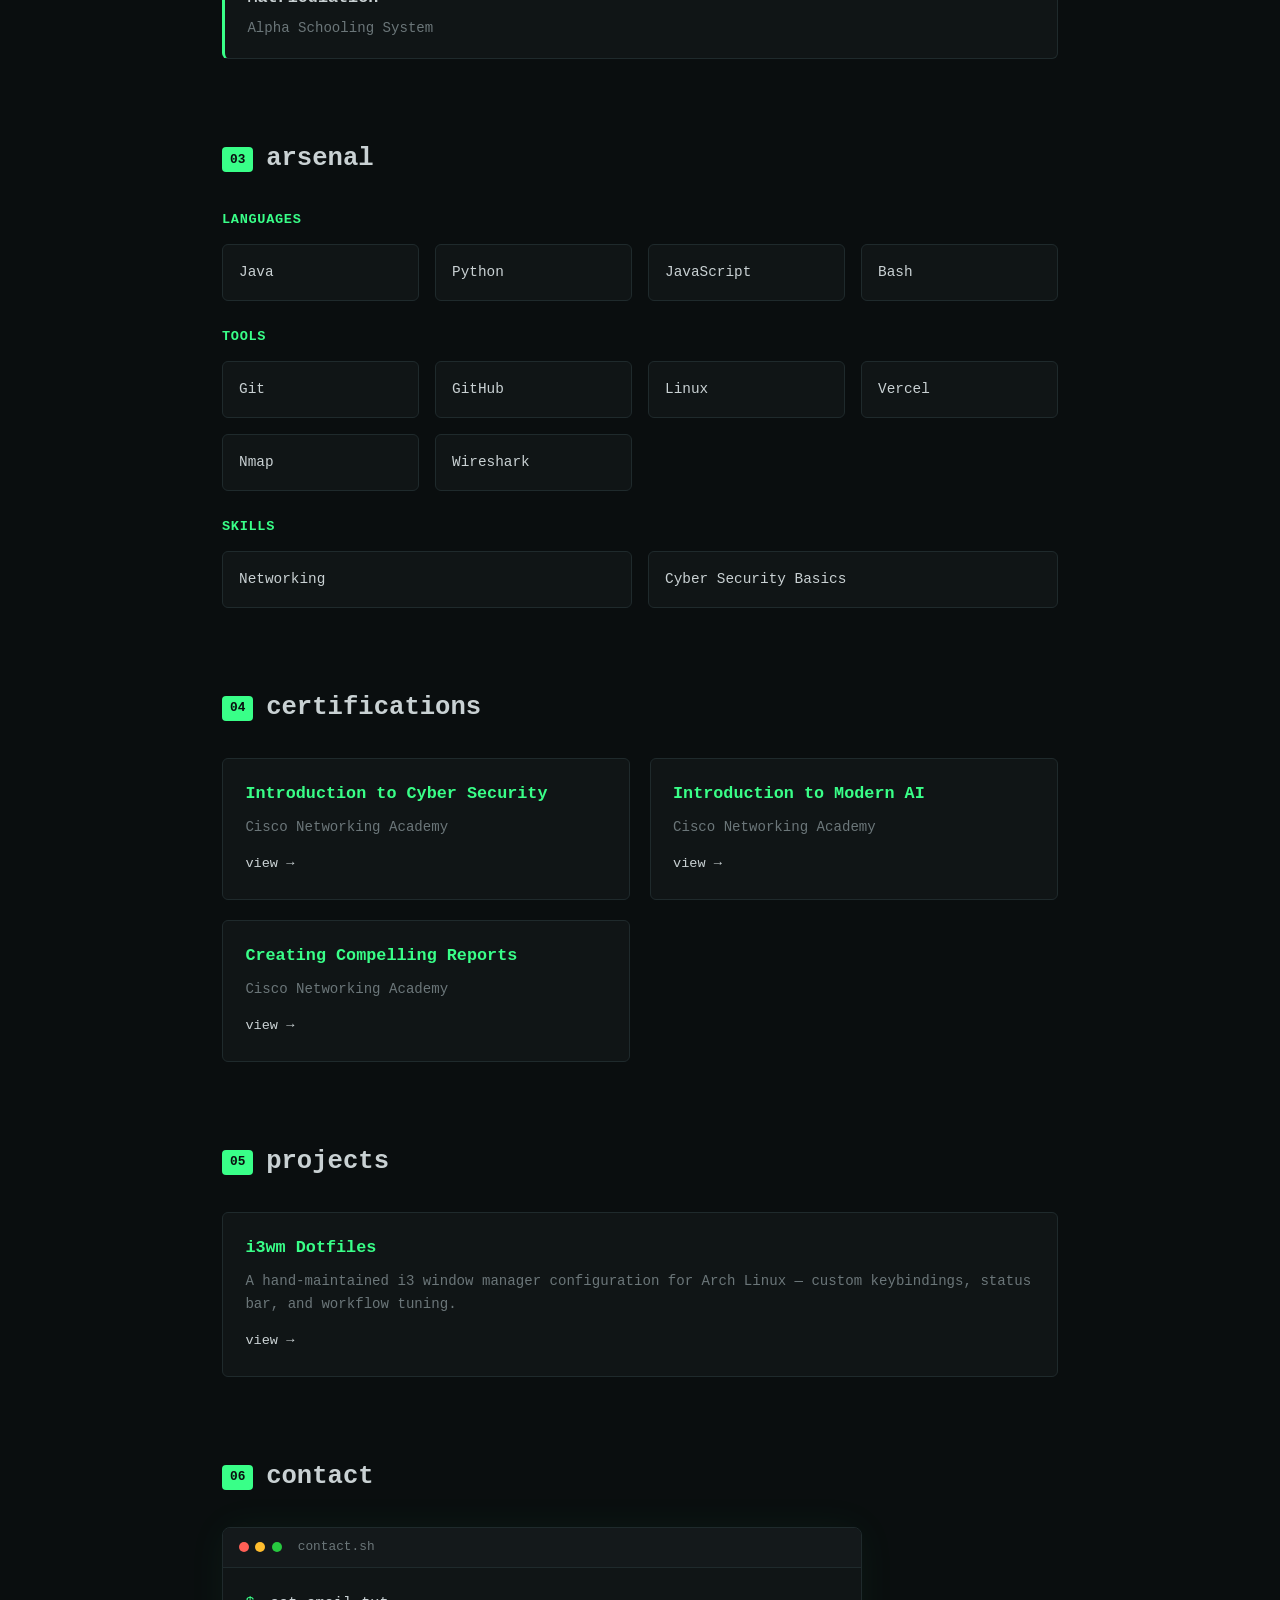
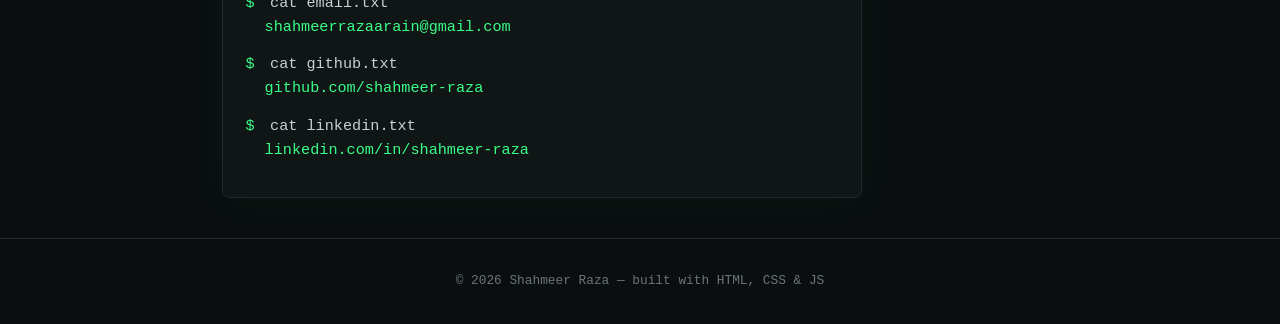
==== commit 23a9d7f0: "Personal Portfolio" ====
--- a/index.html
+++ b/index.html
@@ -84,6 +84,8 @@
     <div class="skill-card">GitHub</div>
     <div class="skill-card">Linux</div>
     <div class="skill-card">Vercel</div>
+    <div class="skill-card">Nmap</div>
+    <div class="skill-card">Wireshark</div>
   </div>
 
   <h3 class="skill-subheading">skills</h3>
@@ -95,7 +97,7 @@
 
 <section id="certifications" class="section">
   <h2><span class="tag">04</span> certifications</h2>
-  <div class="projects-grid">
+  <div class="projects-grid certs-grid">
     <div class="project-card clickable" onclick="window.open('https://www.credly.com/badges/c094cd8d-8614-4144-8c09-9433ae8f89b5/public_url', '_blank')">
       <h3>Introduction to Cyber Security</h3>
       <p>Cisco Networking Academy</p>
@@ -105,6 +107,11 @@
       <h3>Introduction to Modern AI</h3>
       <p>Cisco Networking Academy</p>
       <a href="https://www.credly.com/badges/689061c9-4a42-4db1-a50c-837153b56709/public_url" target="_blank" onclick="event.stopPropagation()">view →</a>
+    </div>
+    <div class="project-card clickable" onclick="window.open('https://www.credly.com/badges/eec60b96-b740-4bf0-8bd3-a4e6fe70ecad/public_url', '_blank')">
+      <h3>Creating Compelling Reports</h3>
+      <p>Cisco Networking Academy</p>
+      <a href="https://www.credly.com/badges/eec60b96-b740-4bf0-8bd3-a4e6fe70ecad/public_url" target="_blank" onclick="event.stopPropagation()">view →</a>
     </div>
   </div>
 </section>
--- a/style.css
+++ b/style.css
@@ -182,6 +182,8 @@
 .project-card a { color: var(--text); font-size: 0.85rem; text-decoration: none; }
 .project-card a:hover { color: var(--green); }
 
+.certs-grid { grid-template-columns: repeat(2, 1fr); }
+
 /* Contact */
 .contact-terminal { max-width: 640px; }
 .contact-terminal a { color: var(--green); text-decoration: none; }
@@ -200,6 +202,7 @@
   .section { padding: 2rem 1.5rem; }
   .skills-grid { grid-template-columns: repeat(auto-fit, minmax(140px, 1fr)); }
   .projects-grid { grid-template-columns: 1fr; }
+  .certs-grid { grid-template-columns: 1fr; }
 }
 
 /* Mobile */
